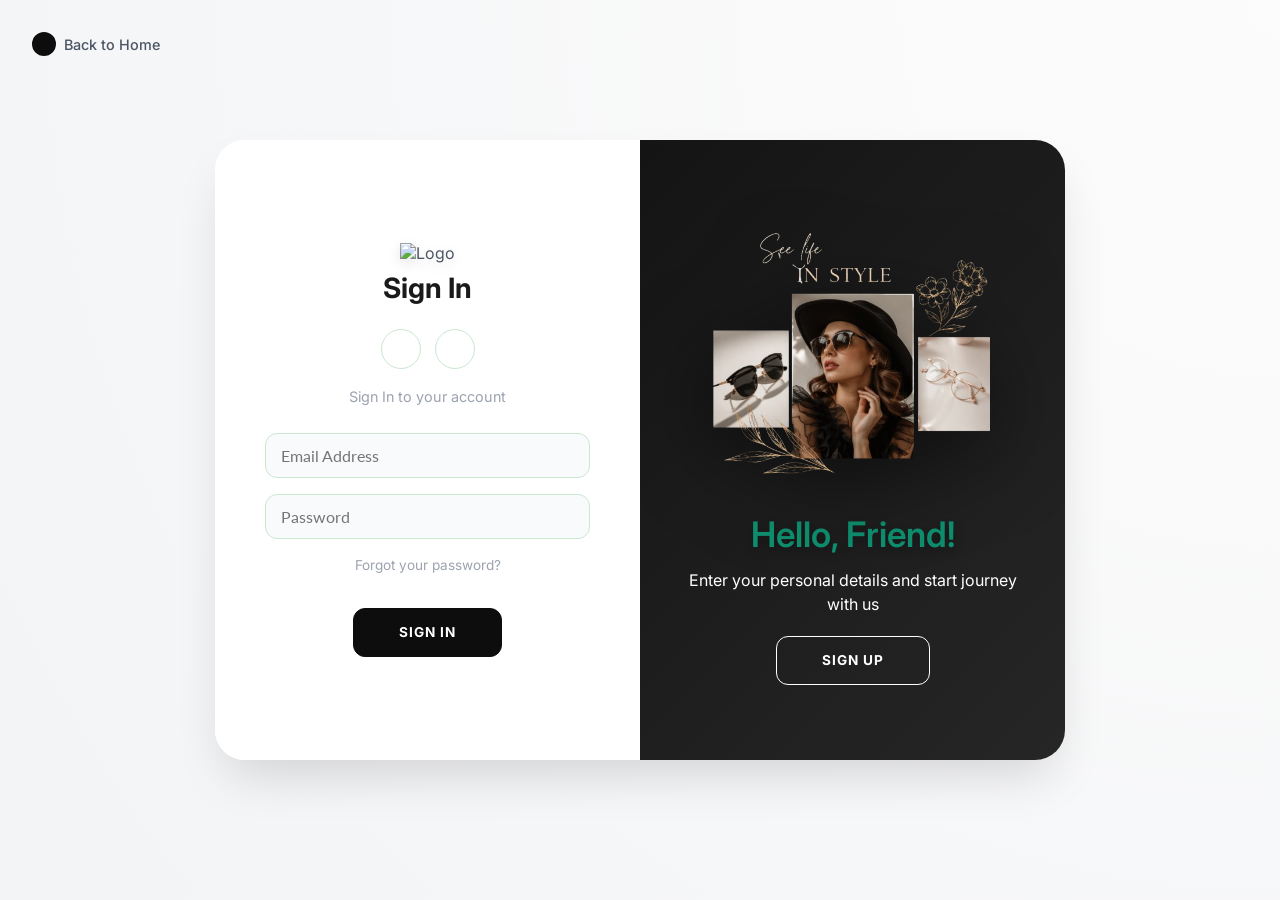
==== frontend/pages/auth/index.html @ 67084aec "Cấu trúc dự án" ====
<!DOCTYPE html>
<html lang="en">
  <head>
    <meta charset="UTF-8" />
    <meta name="viewport" content="width=device-width, initial-scale=1.0" />

    <!--=============== FLATICON ===============-->
    <link rel="stylesheet" href="https://cdn-uicons.flaticon.com/2.0.0/uicons-regular-straight/css/uicons-regular-straight.css" />
    <link rel="stylesheet" href="https://cdn-uicons.flaticon.com/2.1.0/uicons-brands/css/uicons-brands.css" />

    <!--=============== CSS ===============-->
    <link rel="stylesheet" href="../../assets/css/styles.css" />
    <link rel="stylesheet" href="../../assets/css/auth.css" />
    <link rel="stylesheet" href="../../assets/css/refactor-utils.css" />

    <title>Authentication | EVELENS</title>
  </head>
  <body class="auth-body">
    <!--=============== BACK BUTTON ===============-->
    <a href="/index.html" class="auth-back-home">
      <i class="fi fi-rs-arrow-left"></i> Back to Home
    </a>

    <!--=============== AUTH CONTAINER ===============-->
    <div class="auth-container" id="auth-container">
      
      <!-- Sign Up Form -->
      <div class="form-container sign-up-container">
        <form action="#" class="auth-form">
          <div class="auth-brand">
              <img src="/assets/images/logo.png" alt="Logo">
          </div>
          <h1>Sign Up</h1>
          <div class="social-container">
            <a href="#" class="social"><i class="fi fi-brands-facebook"></i></a>
            <a href="#" class="social"><i class="fi fi-brands-google"></i></a>
          </div>
          <p>Join our eyewear community</p>
          <input type="text" placeholder="Full Name" name="name" />
          <input type="email" placeholder="Email Address" name="email" />
          <input type="password" placeholder="Password" name="password" />
          <div id="signup-message" class="auth-message" aria-live="polite"></div>
          <button type="submit" class="btn">Sign Up</button>
          <div class="auth-toggle-mobile">
            Already have an account? <span id="toSignInMobile">Sign In</span>
          </div>
        </form>
      </div>

      <!-- Sign In Form -->
      <div class="form-container sign-in-container">
        <form action="#" class="auth-form">
          <div class="auth-brand">
              <img src="/assets/images/logo.png" alt="Logo">
          </div>
          <h1>Sign In</h1>
          <div class="social-container">
            <a href="#" class="social"><i class="fi fi-brands-facebook"></i></a>
            <a href="#" class="social"><i class="fi fi-brands-google"></i></a>
          </div>
          <p>Sign In to your account</p>
          <input type="email" placeholder="Email Address" id="email-signin" name="email" />
          <input type="password" placeholder="Password" name="password" />
          <a href="#" class="forgot-password" id="forgot-password-link">Forgot your password?</a>
          <div id="signin-message" class="auth-message" aria-live="polite"></div>
          <button type="submit" class="btn">Sign In</button>
          <div class="auth-toggle-mobile">
            Don't have an account? <span id="toSignUpMobile">Sign Up</span>
          </div>
        </form>
      </div>

      <!-- Overlay Container -->
      <div class="overlay-container">
        <div class="overlay">
          <div class="overlay-panel overlay-left">
            <img src="../../assets/images/banners/home-img.png" alt="Glasses Model" class="overlay-img auth-delay--alt" />
            <h1 class="auth-overlay__title">Welcome Back!</h1>
            <p class="auth-overlay__text">To keep connected with us please login with your personal info</p>
            <button class="btn ghost" id="signIn">Sign In</button>
          </div>
          <div class="overlay-panel overlay-right">
            <img src="../../assets/images/banners/home-img.png" alt="Glasses Model" class="overlay-img" />
            <h1>Hello, Friend!</h1>
            <p>Enter your personal details and start journey with us</p>
            <button class="btn ghost" id="signUp">Sign Up</button>
          </div>
        </div>
      </div>

    </div>

    <!-- Page Logic -->
    <script src="../../js/main.js"></script>
    <script type="module" src="../../js/pages/auth.js"></script>
    <!-- Layout Loader -->
    <script src="../../js/core/layout-loader.js"></script>
  </body>
</html>
---- frontend/assets/css/styles.css ----
/*=============== GOOGLE FONTS ===============*/
@import url("https://fonts.googleapis.com/css2?family=Lato:wght@400;700&family=Spartan:wght@400;500;600;700&display=swap");

@import url("./components/notifications.css");
@import url("./components/address-editor.css");

/*=============== VARIABLES CSS ===============*/
:root {
  --header-height: 4rem;

  /*========== Colors ==========*/
  --first-color: hsl(176, 88%, 27%);
  --first-color-alt: hsl(129, 44%, 94%);
  --second-color: hsl(34, 94%, 87%);
  --title-color: hsl(0, 0%, 13%);
  --text-color: hsl(154, 13%, 32%);
  --text-color-light: hsl(60, 1%, 56%);
  --body-color: hsl(0, 0%, 100%);
  --container-color: hsl(0, 0%, 93%);
  --border-color: hsl(129, 36%, 85%);
  --border-color-alt: hsl(113, 15%, 90%);

  /*========== Font and typography ==========*/
  --body-font: "Lato", sans-serif;
  --second-font: "League Spartan" sans-serif;
  --big-font-size: 3.5rem;
  --h1-font-size: 2.75rem;
  --h2-font-size: 2rem;
  --h3-font-size: 1.75rem;
  --h4-font-size: 1.375rem;
  --large-font-size: 1.125rem;
  --normal-font-size: 1rem;
  --small-font-size: 0.875rem;
  --smaller-font-size: 0.75rem;
  --tiny-font-size: 0.6875rem;

  /*========== Font weight ==========*/
  --weight-400: 400;
  --weight-500: 500;
  --weight-600: 600;
  --weight-700: 700;

  /*========== Transition ==========*/
  --transition: cubic-bezier(0, 0, 0.05, 1);

  /*========== Layout Context ==========*/
  --sidebar-width: 280px;
}

/*=============== LAYOUT CONTEXT RULES ===============*/
/* Hidden by default unless in correct context */
.staff-sidebar-placeholder { display: none; }

body.layout-staff {
  background-color: #f8f9fa; /* Sleek dashboard background */
}

/* Shift main content if staff sidebar is present */
body.layout-staff .main,
body.layout-staff .admin-main {
  margin-left: var(--sidebar-width);
  transition: margin-left 0.3s var(--transition);
}

body.layout-staff .staff-sidebar-placeholder {
  display: block;
}

/* Show admin elements in staff context */
body.layout-staff .admin-header {
  display: flex !important;
}

/* Hide customer elements in staff context */
body.layout-staff .header:not(.admin-header),
body.layout-staff .footer,
body.layout-staff .newsletter {
  display: none !important;
}

@media screen and (max-width: 1200px) {
  body.layout-staff .main,
  body.layout-staff .admin-main {
    margin-left: 0;
  }
}

/* Responsive typography */
@media screen and (max-width: 1200px) {
  :root {
    --big-font-size: 2.25rem;
    --h1-font-size: 2rem;
    --h2-font-size: 1.375rem;
    --h3-font-size: 1.25rem;
    --h4-font-size: 1.125rem;
    --large-font-size: 1rem;
    --normal-font-size: 0.9375rem;
    --small-font-size: 0.8125rem;
    --smaller-font-size: 0.6875rem;
    --tiny-font-size: 0.625rem;
  }
}

/*=============== BASE ===============*/
* {
  margin: 0;
  padding: 0;
  box-sizing: border-box;
}

html {
  scroll-behavior: smooth;
}

input,
textarea,
body {
  color: var(--text-color);
  font-family: var(--body-font);
  font-size: var(--normal-font-size);
  font-weight: var(--weight-400);
}

body {
  background-color: var(--body-color);
}

h1,
h2,
h3,
h4 {
  font-family: var(--second-font);
  color: var(--title-color);
  font-weight: var(--weight-600);
}

ul {
  list-style: none;
}

a {
  text-decoration: none;
}

p {
  line-height: 1.5rem;
}

img {
  max-width: 100%;
}

button,
textarea,
input {
  background-color: transparent;
  border: none;
  outline: none;
}

table {
  width: 100%;
  border-collapse: collapse;
}

/*=============== REUSABLE CSS CLASSES ===============*/
.container {
  max-width: 1320px;
  margin-inline: auto;
  padding-inline: 0.75rem;
}

.grid {
  display: grid;
  gap: 1.5rem;
}

.section {
  padding-block: 2rem;
}

.section--lg {
  padding-block: 4rem;
}

/* Dashboard View Specifics */
body.is-dashboard-view .section {
  padding-block: 0 2rem;
}

body.is-dashboard-view .main, 
body.is-dashboard-view .admin-main {
    background: #f8f9fa;
    min-height: 100vh;
}

.section__title {
  font-size: var(--h4-font-size);
  margin-bottom: 1.5rem;
}

.section__title span {
  color: var(--first-color);
}

.nav__logo-img {
  width: 110px;
}

.brand-text {
  font-family: var(--second-font);
  font-weight: var(--weight-700);
  color: var(--first-color);
}


.form__input {
  border: 1px solid var(--border-color-alt);
  padding-inline: 1rem;
  height: 45px;
  font-size: var(--small-font-size);
  border-radius: 0.25rem;
  -webkit-border-radius: 0.25rem;
  -moz-border-radius: 0.25rem;
  -ms-border-radius: 0.25rem;
  -o-border-radius: 0.25rem;
}

.new__price {
  color: var(--first-color);
  font-weight: var(--weight-600);
}

.old__price {
  color: var(--text-color-light);
  font-size: var(--small-font-size);
  text-decoration: line-through;
}

.form {
  row-gap: 1rem;
}

.form__group {
  grid-template-columns: repeat(2, 1fr);
  gap: 1rem;
}

.textarea {
  height: 200px;
  padding-block: 1rem;
  resize: none;
}

/*=============== HEADER & NAV ===============*/
header {
  position: sticky;
  top: 0;
  width: 100%;
  background-color: var(--body-color);
  z-index: 1000;
  box-shadow: 0 2px 20px rgba(0, 0, 0, 0.05);
}

.header__top {
  background-color: var(--first-color-alt);
  border-bottom: 1px solid var(--border-color);
  padding-block: 0.5rem;
}

.header__container {
  display: flex;
  justify-content: space-between;
  align-items: center;
}

.header__contact,
.header__alert-news,
.header__top-action {
  font-size: var(--smaller-font-size);
  color: #666;
}

.header__contact {
  display: flex;
  align-items: center;
  gap: 0.5rem;
  color: var(--first-color);
}

.header__top-action {
  font-weight: var(--weight-600);
  transition: 0.3s;
}

.header__top-action:hover {
  color: var(--first-color);
}

.nav {
  height: 5rem;
  display: flex;
  align-items: center;
  justify-content: space-between;
  column-gap: 2rem;
}

.nav__menu {
  flex-grow: 1;
}

.nav__list {
  display: flex;
  align-items: center;
  column-gap: 2.5rem;
}

.nav__link {
  color: var(--title-color);
  font-weight: var(--weight-500);
  font-size: var(--small-font-size);
  position: relative;
  transition: color 0.3s;
  padding-block: 0.5rem;
}

.nav__link::after {
  content: '';
  position: absolute;
  bottom: 0;
  left: 0;
  width: 0;
  height: 2px;
  background-color: var(--first-color);
  transition: width 0.3s;
}

.nav__link:hover {
  color: var(--first-color);
}

.active-link {
  color: var(--first-color) !important;
  font-weight: var(--weight-700);
}

.active-link::after {
  width: 100%;
}

.header__search-wrap {
  display: flex;
  align-items: center;
  column-gap: 2rem;
}

.header__search {
  width: 280px;
  position: relative;
}

.header__search .form__input {
  width: 100%;
  padding-inline: 1rem 3rem;
  border-radius: 50px;
  background-color: #f1f3f5;
  border: 1px solid transparent;
  height: 40px;
  transition: 0.3s;
}

.header__search .form__input:focus {
  background-color: #fff;
  border-color: var(--first-color);
}

.search__btn {
  position: absolute;
  top: 50%;
  right: 1rem;
  transform: translateY(-50%);
  cursor: pointer;
  background: none;
  border: none;
  color: var(--first-color);
  font-size: 1.1rem;
  display: flex;
  align-items: center;
}

.header__user-actions {
  display: flex;
  align-items: center;
  column-gap: 1.5rem;
}

.header__action-btn {
  position: relative;
  display: flex;
  align-items: center;
}

.header__action-btn img {
  width: 22px;
  transition: transform 0.3s;
}

.header__action-btn:hover img {
  transform: translateY(-2px);
}

.header__action-btn span.count {
  position: absolute;
  top: -8px;
  right: -8px;
  background-color: var(--first-color);
  color: #fff;
  height: 18px;
  width: 18px;
  display: flex;
  align-items: center;
  justify-content: center;
  font-size: 10px;
  font-weight: var(--weight-600);
  border-radius: 50%;
  border: 2px solid #fff;
}

.header__action-btn.active-icon img {
  filter: invert(34%) sepia(87%) saturate(417%) hue-rotate(129deg) brightness(91%) contrast(92%) drop-shadow(0 0 5px rgba(26, 110, 89, 0.4));
  transform: scale(1.15);
}

.header__action-btn.active-icon::after {
  content: '';
  position: absolute;
  bottom: -12px;
  left: 50%;
  transform: translateX(-50%);
  width: 5px;
  height: 5px;
  background-color: var(--first-color);
  border-radius: 50%;
  box-shadow: 0 0 8px var(--first-color);
}

.mobile-only-link {
  display: none;
}

/* User Account Dropdown */
.user-info {
  position: relative;
  cursor: pointer;
}

.user-trigger {
  display: flex;
  align-items: center;
  column-gap: 0.5rem;
  font-weight: var(--weight-600);
  color: var(--text-color);
  font-size: var(--smaller-font-size);
}

.user-dropdown {
  position: absolute;
  top: 150%;
  right: 0;
  width: 200px;
  background-color: var(--body-color);
  box-shadow: 0 5px 25px rgba(0, 0, 0, 0.1);
  padding: 1rem;
  border-radius: 0.75rem;
  display: flex;
  flex-direction: column;
  row-gap: 0.5rem;
  opacity: 0;
  visibility: hidden;
  transform: translateY(10px);
  transition: 0.3s;
  z-index: 2000;
}

.user-info:hover .user-dropdown {
  opacity: 1;
  visibility: visible;
  transform: translateY(0);
}

.dropdown__item {
  display: flex;
  align-items: center;
  column-gap: 0.75rem;
  color: var(--text-color);
  font-size: var(--small-font-size);
  padding: 0.625rem 0.75rem;
  border-radius: 0.5rem;
  transition: 0.3s;
}

.dropdown__item i {
  font-size: 1.1rem;
  color: var(--first-color);
}

.dropdown__item:hover {
  background-color: var(--first-color-alt);
  color: var(--first-color);
}

.dropdown__divider {
  height: 1px;
  background-color: var(--border-color-alt);
  margin-block: 0.25rem;
}

/* Mobile styles toggle */
.nav__menu-top,
.nav__toggle {
  display: none;
}

/*=============== RESPONSIVE HEADER ===============*/
@media screen and (max-width: 1200px) {
  .header__search {
    width: 220px;
  }
}

@media screen and (max-width: 992px) {
  .header__contact,
  .header__alert-news {
    display: none;
  }
  
  .header__search {
    display: none; /* Hide main search on mobile/tablet */
  }

  .nav__menu {
    position: fixed;
    top: 0;
    right: -100%;
    background-color: var(--body-color);
    width: 100%; /* Wider menu for mobile */
    max-width: 320px;
    height: 100%;
    padding: 2rem 2.5rem; /* Reduced top padding as we use relative top now */
    box-shadow: -2px 0 15px rgba(0, 0, 0, 0.1);
    transition: 0.4s;
    z-index: 1000;
  }

  .show-menu {
    right: 0;
  }

  .nav__menu-logo img {
    width: 80px; /* Smaller logo in mobile menu */
  }

  .nav__list {
    flex-direction: column;
    row-gap: 1.5rem;
    align-items: flex-start;
  }

  .nav__link {
    font-size: var(--large-font-size);
  }

  .nav__link::after {
    bottom: -2px; /* Adjust underline for vertical layout */
  }

  .nav__menu-top {
    display: flex;
    justify-content: space-between;
    align-items: center;
    width: 100%;
    margin-bottom: 2.5rem; /* Space between logo and list */
  }

  .nav__close,
  .nav__toggle {
    display: flex;
    font-size: 1.5rem;
    cursor: pointer;
  }

  .nav__toggle {
    background: #f1f3f5;
    padding: 8px;
    border-radius: 8px;
  }

  .mobile-only-link {
    display: block;
  }

  .header__search-wrap {
    column-gap: 1rem;
  }
}

@media screen and (max-width: 480px) {
  .header__top {
    display: none;
  }
  
  .nav {
    height: 4.5rem;
  }

  .nav__logo-img {
    width: 90px;
  }
}

/*=============== HOME ===============*/
.home__container {
  grid-template-columns: 5fr 7fr;
  align-items: center;
}

.home__subtitle,
.home__description {
  font-size: var(--large-font-size);
}

.home__subtitle {
  font-family: var(--second-font);
  font-weight: var(--weight-600);
  margin-bottom: 1rem;
  display: block;
}

.home__title {
  font-size: var(--h1-font-size);
  font-weight: var(--weight-700);
  line-height: 1.4;
}

.home__title span {
  color: var(--first-color);
  font-size: var(--big-font-size);
}

.home__description {
  margin-block: 0.5rem 2rem;
}

.home__img {
  justify-self: flex-end;
}

/*=============== BUTTONS ===============*/
.btn {
  display: inline-block;
  background-color: var(--first-color);
  border: 2px solid var(--first-color);
  color: var(--body-color);
  padding-inline: 1.75rem;
  /* padding: 0.75rem 1.75rem; */
  height: 49px;
  line-height: 43px;
  font-family: var(--second-font);
  font-size: var(--small-font-size);
  font-weight: var(--weight-700);
  border-radius: 0.25rem;
  -webkit-border-radius: 0.25rem;
  -moz-border-radius: 0.25rem;
  -ms-border-radius: 0.25rem;
  -o-border-radius: 0.25rem;
  transition: all 0.4s var(--transition);
  -webkit-transition: all 0.4s var(--transition);
  -moz-transition: all 0.4s var(--transition);
  -ms-transition: all 0.4s var(--transition);
  -o-transition: all 0.4s var(--transition);
}

.btn:hover {
  background-color: transparent;
  color: var(--first-color);
}

.btn--md,
.btn--sm {
  font-family: var(--body-font);
}

.btn--md {
  height: 45px;
  line-height: 40px;
}

.btn--sm {
  height: 40px;
  line-height: 35px;
}

/*=============== CATEGORIES ===============*/
.categories {
  overflow: hidden;
}

.category__item {
  text-align: center;
  border: 1px solid var(--border-color);
  padding: 0.625rem 0.625rem 1.25rem;
  border-radius: 1.25rem;
  -webkit-border-radius: 1.25rem;
  -moz-border-radius: 1.25rem;
  -ms-border-radius: 1.25rem;
  -o-border-radius: 1.25rem;
}

.category__img {
  margin-bottom: 1.25rem;
  border-radius: 0.75rem;
  -webkit-border-radius: 0.75rem;
  -moz-border-radius: 0.75rem;
  -ms-border-radius: 0.75rem;
  -o-border-radius: 0.75rem;
}

.category__title {
  color: var(--text-color);
  font-size: var(--small-font-size);
}

.flex {
  display: flex;
  align-items: center;
  column-gap: 0.5rem;
}

/* Swiper class */

.swiper {
  overflow: initial;
}

.swiper-button-next::after,
.swiper-button-prev::after {
  content: "";
}

.swiper-button-next,
.swiper-button-prev {
  top: -1.875rem;
  background-color: var(--first-color-alt);
  border: 1px solid var(--border-color);
  width: 30px;
  height: 30px;
  color: var(--first-color);
  font-size: var(--tiny-font-size);
  border-radius: 50%;
  -webkit-border-radius: 50%;
  -moz-border-radius: 50%;
  -ms-border-radius: 50%;
  -o-border-radius: 50%;
}

.swiper-button-prev {
  left: initial;
  right: 2.5rem;
}

.swiper-button-next {
  right: 0;
}

/*=============== PRODUCTS ===============*/
.tab__btns {
  display: flex;
  flex-wrap: wrap;
  gap: 0.75rem;
  margin-bottom: 2rem;
}

.tab__btn {
  background-color: var(--container-color);
  color: var(--title-color);
  padding: 1rem 1.25rem 0.875rem;
  font-family: var(--second-font);
  font-size: var(--small-font-size);
  font-weight: var(--weight-600);
  cursor: pointer;
  border-radius: 0.25rem;
  -webkit-border-radius: 0.25rem;
  -moz-border-radius: 0.25rem;
  -ms-border-radius: 0.25rem;
  -o-border-radius: 0.25rem;
}

.products__container {
  grid-template-columns: repeat(4, 1fr);
}

.product__item {
  position: relative;
  border: 1px solid var(--border-color);
  border-radius: 1.5rem;
  transition: all 0.2s var(--transition);
  -webkit-border-radius: 1.5rem;
  -moz-border-radius: 1.5rem;
  -ms-border-radius: 1.5rem;
  -o-border-radius: 1.5rem;
  -webkit-transition: all 0.2s var(--transition);
  -moz-transition: all 0.2s var(--transition);
  -ms-transition: all 0.2s var(--transition);
  -o-transition: all 0.2s var(--transition);
}

.product__item__overlay-link {
  position: absolute;
  top: 0;
  left: 0;
  width: 100%;
  height: 100%;
  z-index: 1;
}

.product__actions,
.cart__btn {
  position: relative;
  z-index: 2;
}

.product__banner {
  padding: 0.625rem 0.75rem 0.75rem;
}

.product__banner,
.product__images {
  position: relative;
}

.product__images {
  display: block;
  overflow: hidden;
  border-radius: 1.25rem;
  -webkit-border-radius: 1.25rem;
  -moz-border-radius: 1.25rem;
  -ms-border-radius: 1.25rem;
  -o-border-radius: 1.25rem;
}

.product__img {
  vertical-align: middle;
  transition: all 1.5s var(--transition);
  -webkit-transition: all 1.5s var(--transition);
  -moz-transition: all 1.5s var(--transition);
  -ms-transition: all 1.5s var(--transition);
  -o-transition: all 1.5s var(--transition);
}

.product__item:hover .product__img {
  transform: scale(1.1);
  -webkit-transform: scale(1.1);
  -moz-transform: scale(1.1);
  -ms-transform: scale(1.1);
  -o-transform: scale(1.1);
}

.product__img.hover {
  position: absolute;
  top: 0;
  left: 0;
}

.product__actions {
  position: absolute;
  top: 50%;
  left: 50%;
  display: flex;
  column-gap: 0.5rem;
  transform: translate(-50%, -50%);
  transition: all 0.2s var(--transition);
  -webkit-transform: translate(-50%, -50%);
  -moz-transform: translate(-50%, -50%);
  -ms-transform: translate(-50%, -50%);
  -o-transform: translate(-50%, -50%);
  -webkit-transition: all 0.2s var(--transition);
  -moz-transition: all 0.2s var(--transition);
  -ms-transition: all 0.2s var(--transition);
  -o-transition: all 0.2s var(--transition);
}

.action__btn {
  position: relative;
  width: 40px;
  height: 40px;
  line-height: 42px;
  text-align: center;
  background-color: var(--first-color-alt);
  border: 1px solid var(--border-color);
  color: var(--text-color);
  font-size: var(--small-font-size);
  border-radius: 50%;
  -webkit-border-radius: 50%;
  -moz-border-radius: 50%;
  -ms-border-radius: 50%;
  -o-border-radius: 50%;
}

.action__btn::before,
.action__btn::after {
  position: absolute;
  left: 50%;
  transform: translateX(-50%);
  -webkit-transform: translateX(-50%);
  -moz-transform: translateX(-50%);
  -ms-transform: translateX(-50%);
  -o-transform: translateX(-50%);
}

.action__btn::before {
  content: "";
  top: -2px;
  border: 0.5rem solid transparent;
  border-top-color: var(--first-color);
}

.action__btn::after {
  content: attr(aria-label);
  bottom: 100%;
  background-color: var(--first-color);
  color: var(--body-color);
  font-size: var(--tiny-font-size);
  white-space: nowrap;
  padding-inline: 0.625rem;
  line-height: 2.58;
  border-radius: 0.25rem;
  -webkit-border-radius: 0.25rem;
  -moz-border-radius: 0.25rem;
  -ms-border-radius: 0.25rem;
  -o-border-radius: 0.25rem;
}

.product__badge {
  position: absolute;
  left: 1.25rem;
  top: 1.25rem;
  background-color: var(--first-color);
  color: var(--body-color);
  padding: 0.25rem 0.625rem;
  font-size: var(--tiny-font-size);
  border-radius: 2.5rem;
  -webkit-border-radius: 2.5rem;
  -moz-border-radius: 2.5rem;
  -ms-border-radius: 2.5rem;
  -o-border-radius: 2.5rem;
}

.product__badge.light-pink {
  background-color: hsl(341, 100%, 73%);
}

.product__badge.light-green {
  background-color: hsl(155, 20%, 67%);
}

.product__badge.light-orange {
  background-color: hsl(24, 100%, 73%);
}

.product__badge.light-blue {
  background-color: hsl(202, 53%, 76%);
}

.product__content {
  padding: 0 1.25rem 1.125rem;
  position: relative;
}

.product__category {
  color: var(--text-color-light);
  font-size: var(--smaller-font-size);
}

.product__title {
  font-size: var(--normal-font-size);
  margin-block: 0.75rem 0.5rem;
}

.product__rating {
  color: hsl(42, 100%, 50%);
  font-size: var(--smaller-font-size);
  margin-bottom: 0.75rem;
}

.product__price .new__price {
  font-size: var(--large-font-size);
}

.cart__btn {
  position: absolute;
  bottom: 1.6rem;
  right: 1.25rem;
}

/* Active Tab */
.tab__btn.active-tab {
  color: var(--first-color);
  background-color: var(--second-color);
}

.tab__item:not(.active-tab) {
  display: none;
}

/* Product Hover */
.product__img.hover,
.product__actions,
.action__btn::before,
.action__btn::after,
.product__item:hover .product__img.default {
  opacity: 0;
}

.product__item:hover {
  box-shadow: 0 0 10px hsl(0, 0%, 0%, 0.1);
}

.product__item:hover .product__img.hover,
.product__item:hover .product__actions,
.action__btn:hover::before,
.action__btn:hover::after {
  opacity: 1;
}

.action__btn:hover::before,
.action__btn:hover::after {
  transform: translateX(-50%) translateY(-0.5rem);
  transition: all 0.3s cubic-bezier(0.71, 1.7, 0.77, 1.24);
  -webkit-transition: all 0.3s cubic-bezier(0.71, 1.7, 0.77, 1.24);
  -moz-transition: all 0.3s cubic-bezier(0.71, 1.7, 0.77, 1.24);
  -ms-transition: all 0.3s cubic-bezier(0.71, 1.7, 0.77, 1.24);
  -o-transition: all 0.3s cubic-bezier(0.71, 1.7, 0.77, 1.24);
  -webkit-transform: translateX(-50%) translateY(-0.5rem);
  -moz-transform: translateX(-50%) translateY(-0.5rem);
  -ms-transform: translateX(-50%) translateY(-0.5rem);
  -o-transform: translateX(-50%) translateY(-0.5rem);
}

.action__btn:hover {
  background-color: var(--first-color);
  border-color: var(--first-color);
  color: var(--body-color);
}

/*=============== DEALS ===============*/
.deals__container {
  grid-template-columns: repeat(2, 1fr);
}

.deals__item:nth-child(1) {
  background-image: linear-gradient(to right, rgba(255, 255, 255, 0.8) 0%, rgba(255, 255, 255, 0) 60%), url(../images/banners/deals-1.jpg);
}

.deals__item:nth-child(2) {
  background-image: linear-gradient(to right, rgba(255, 255, 255, 0.8) 0%, rgba(255, 255, 255, 0) 60%), url(../images/banners/deals-2.png);
}

.deals__item {
  padding: 3rem;
  background-size: cover;
  /* background-position: center; */
  display: flex;
  flex-direction: column;
  row-gap: 1.5rem;
}

.deals__brand {
  color: var(--first-color);
  font-size: var(--h3-font-size);
  margin-bottom: 0.25rem;
  text-shadow: 0 1px 2px rgba(255, 255, 255, 0.5);
}

.deals__category {
  font-family: var(--second-font);
  font-size: var(--small-font-size);
  color: var(--title-color);
  text-shadow: 0 1px 1px rgba(255, 255, 255, 0.8);
}

.deals__title {
  max-width: 240px;
  font-size: var(--large-font-size);
  font-weight: var(--weight-600);
  line-height: 1.3;
  color: var(--title-color);
  text-shadow: 0 1px 1px rgba(255, 255, 255, 0.8);
}

.deals__price .new__price,
.deals__price .old__price {
  font-size: var(--large-font-size);
}

.deals__price .new__price {
  color: hsl(352, 100%, 60%);
}

.deals__group {
  display: flex;
  flex-direction: column;
  row-gap: 0.5rem;
}

.deals__countdown-text {
  margin-bottom: 0.25rem;
  color: var(--title-color);
  font-weight: var(--weight-600);
  text-shadow: 0 1px 1px rgba(255, 255, 255, 0.8);
}

.countdown {
  display: flex;
  column-gap: 1.5rem;
}

.countdown__amount {
  position: relative;
}

.countdown__amount::after {
  content: ":";
  color: var(--title-color);
  font-size: var(--large-font-size);
  position: absolute;
  right: -25%;
  top: 20%;
}

.countdown__amount:nth-child(4):after {
  content: "";
}

.countdown__period {
  background-color: var(--first-color);
  color: var(--body-color);
  width: 60px;
  height: 50px;
  line-height: 50px;
  text-align: center;
  font-size: var(--large-font-size);
  font-weight: var(--weight-600);
  margin-bottom: 0.5rem;
  border-radius: 0.25rem;
  -webkit-border-radius: 0.25rem;
  -moz-border-radius: 0.25rem;
  -ms-border-radius: 0.25rem;
  -o-border-radius: 0.25rem;
}

.unit {
  font-size: var(--small-font-size);
  text-align: center;
  display: block;
  color: var(--title-color);
  text-shadow: 0 1px 1px rgba(255, 255, 255, 0.8);
}

.deals__btn .btn {
  background-color: transparent;
  color: var(--first-color);
}

/*=============== NEW ARRIVALS ===============*/
.new__arrivals {
  overflow: hidden;
}

/*=============== SHOWCASE ===============*/
.showcase__container {
  grid-template-columns: repeat(3, 1fr);
}

.showcase__wrapper .section__title {
  font-size: var(--normal-font-size);
  border-bottom: 1px solid var(--border-color-alt);
  padding-bottom: 0.75rem;
  margin-bottom: 2rem;
  position: relative;
}

.showcase__wrapper .section__title::before {
  content: "";
  position: absolute;
  width: 50px;
  height: 2px;
  left: 0;
  bottom: -1.5px;
  background-color: var(--first-color);
}

.showcase__item {
  position: relative;
  display: flex;
  align-items: center;
  column-gap: 1.5rem;
}

.showcase__item__overlay-link {
  position: absolute;
  top: 0;
  left: 0;
  width: 100%;
  height: 100%;
  z-index: 1;
}

.showcase__img-box,
.showcase__content {
  position: relative;
  z-index: 2;
}

.showcase__item:not(:last-child) {
  margin-bottom: 1.5rem;
}

.showcase__img {
  width: 86px;
}

.showcase__content {
  width: calc(100% - 110px);
}

.showcase__title {
  font-size: var(--small-font-size);
  font-weight: var(--weight-500);
  white-space: nowrap;
  overflow: hidden;
  text-overflow: ellipsis;
  margin-bottom: 0.5rem;
}

/*=============== NEWSLETTER ===============*/
.newsletter {
  background-color: hsl(166, 23%, 74%);
}

.home__newsletter {
  margin-top: 2rem;
}

.newsletter__container {
  grid-template-columns: repeat(2, 3.5fr) 5fr;
  align-items: center;
  column-gap: 3rem;
}

.newsletter__title {
  column-gap: 1rem;
  font-size: var(--large-font-size);
}

.newsletter__icon {
  width: 40px;
}

.newsletter__description {
  color: var(--title-color);
  font-family: var(--second-font);
  font-size: var(--small-font-size);
  font-weight: var(--weight-600);
  text-align: center;
}

.newsletter__form {
  display: flex;
}

.newsletter__input,
.newsletter__btn {
  font-size: var(--small-font-size);
}

.newsletter__input {
  background-color: var(--body-color);
  padding-inline: 1.23rem;
  width: 100%;
  height: 48px;
  border-radius: 0.25rem 0 0 0.25rem;
  -webkit-border-radius: 0.25rem 0 0 0.25rem;
  -moz-border-radius: 0.25rem 0 0 0.25rem;
  -ms-border-radius: 0.25rem 0 0 0.25rem;
  -o-border-radius: 0.25rem 0 0 0.25rem;
}

.newsletter__btn {
  background-color: var(--title-color);
  color: var(--body-color);
  padding-inline: 2rem;
  font-family: var(--second-font);
  font-weight: 500;
  letter-spacing: 0.5px;
  cursor: pointer;
  transition: all 0.3s var(--transition);
  border-radius: 0 0.25rem 0.25rem 0;
  -webkit-border-radius: 0 0.25rem 0.25rem 0;
  -moz-border-radius: 0 0.25rem 0.25rem 0;
  -ms-border-radius: 0 0.25rem 0.25rem 0;
  -o-border-radius: 0 0.25rem 0.25rem 0;
  -webkit-transition: all 0.3s var(--transition);
  -moz-transition: all 0.3s var(--transition);
  -ms-transition: all 0.3s var(--transition);
  -o-transition: all 0.3s var(--transition);
}

.newsletter__btn:hover {
  background-color: var(--first-color);
}

/*=============== FOOTER ===============*/
.footer__container {
  grid-template-columns: 4.5fr repeat(2, 2fr) 3.5fr;
  padding-block: 2.5rem;
}

.footer__logo-img {
  width: 120px;
}

.footer__subtitle {
  color: var(--text-color-light);
  font-size: var(--small-font-size);
  margin-block: 1.25rem 0.625rem;
}

.footer__description {
  margin-bottom: 0.25rem;
}

.footer__description span {
  font-weight: var(--weight-600);
}

.footer__social .footer__subtitle {
  margin-top: 1.875rem;
}

.footer__social-links {
  column-gap: 0.25rem;
}

.footer__social-icon {
  width: 20px;
  opacity: 0.7;
}

.footer__title {
  font-size: var(--large-font-size);
  margin-block: 1rem 1.25rem;
}

.footer__link {
  color: var(--title-color);
  font-size: var(--small-font-size);
  margin-bottom: 1rem;
  display: block;
  transition: all 0.3s var(--transition);
  -webkit-transition: all 0.3s var(--transition);
  -moz-transition: all 0.3s var(--transition);
  -ms-transition: all 0.3s var(--transition);
  -o-transition: all 0.3s var(--transition);
}

.footer__link:hover {
  color: var(--first-color);
  margin-left: 0.25rem;
}

.footer__bottom {
  display: flex;
  justify-content: space-between;
  padding-block: 1.25rem;
  border-top: 1px solid var(--border-color-alt);
}

.copyright,
.designer {
  color: var(--text-color-light);
  font-size: var(--small-font-size);
}

/*=============== BREADCRUMBS ===============*/
.breadcrumb {
  background-color: var(--container-color);
  padding-block: 1.5rem;
}

.breadcrumb__list {
  column-gap: 0.75rem;
}

.breadcrumb__link {
  color: var(--text-color);
  font-size: var(--small-font-size);
}

/*=============== SHOP ===============*/
.total__products {
  margin-bottom: 2.5rem;
}

.total__products span {
  color: var(--first-color);
  font-weight: var(--weight-600);
}

.pagination {
  display: flex;
  justify-content: center;
  column-gap: 0.625rem;
  margin-top: 2.75rem;
}

.pagination__link {
  display: inline-block;
  width: 34px;
  height: 34px;
  line-height: 34px;
  text-align: center;
  color: var(--text-color);
  font-size: var(--small-font-size);
  font-weight: var(--weight-700);
  border-radius: 0.25rem;
  transition: all 0.15s var(--transition);
  -webkit-border-radius: 0.25rem;
  -moz-border-radius: 0.25rem;
  -ms-border-radius: 0.25rem;
  -o-border-radius: 0.25rem;
  -webkit-transition: all 0.15s var(--transition);
  -moz-transition: all 0.15s var(--transition);
  -ms-transition: all 0.15s var(--transition);
  -o-transition: all 0.15s var(--transition);
}

.pagination__link.active,
.pagination__link:hover {
  background-color: var(--first-color);
  color: var(--body-color);
}

.pagination__link.icon {
  border-top-right-radius: 50%;
  border-bottom-right-radius: 50%;
}

/*=============== DETAILS ===============*/
.details__container {
  grid-template-columns: 5.5fr 6.5fr;
}

.details__img {
  width: 100%;
  height: 500px;
  object-fit: contain;
  margin-bottom: 0.5rem;
  background-color: #fff;
  border-radius: 1rem;
}

.details__small-images {
  grid-template-columns: repeat(4, 1fr);
  column-gap: 0.625rem;
}

.details__small-img {
  cursor: pointer;
}

.details__title {
  font-size: var(--h2-font-size);
}

.details__brand {
  font-size: var(--small-font-size);
  margin-block: 1rem;
}

.details__brand span {
  color: var(--first-color);
}

.details__price {
  border-top: 1px solid var(--border-color-alt);
  border-bottom: 1px solid var(--border-color-alt);
  padding-block: 1rem;
  column-gap: 1rem;
}

.details__price .new__price {
  font-size: var(--h2-font-size);
}
.details__price .old__price {
  font-size: var(--normal-font-size);
  font-weight: var(--weight-500);
}

.short__description {
  margin-block: 1rem 2rem;
}

.list__item,
.meta__list {
  font-size: var(--small-font-size);
  margin-bottom: 0.75rem;
}

.details__color,
.details__size {
  column-gap: 0.75rem;
}

.details__color {
  margin-block: 2rem 1.5rem;
}

.details__size {
  margin-bottom: 2.5rem;
}

.details__color-title,
.details__size-title {
  font-size: var(--small-font-size);
  font-weight: var(--weight-600);
}

.color__list,
.size__list {
  display: flex;
  column-gap: 0.25rem;
}

.color__link {
  display: inline-block;
  width: 26px;
  height: 26px;
  border-radius: 50%;
  -webkit-border-radius: 50%;
  -moz-border-radius: 50%;
  -ms-border-radius: 50%;
  -o-border-radius: 50%;
}

.size__link {
  border: 1px solid var(--border-color-alt);
  padding: 0.375rem 0.75rem 0.5rem;
  color: var(--text-color);
  font-size: var(--small-font-size);
}

.size-active {
  background-color: var(--first-color);
  color: var(--body-color);
}

.details__action {
  display: flex;
  column-gap: 0.375rem;
  margin-bottom: 3.25rem;
}

.quantity,
.details__action-btn {
  border: 1px solid var(--border-color-alt);
  font-size: var(--small-font-size);
}

.quantity {
  max-width: 80px;
  padding-block: 0.5rem;
  padding-inline: 1rem 0.5rem;
  border-radius: 0.25rem;
  -webkit-border-radius: 0.25rem;
  -moz-border-radius: 0.25rem;
  -ms-border-radius: 0.25rem;
  -o-border-radius: 0.25rem;
}

.details__action-btn {
  color: var(--text-color);
  line-height: 40px;
  padding-inline: 0.75rem;
}

.details__meta {
  border-top: 1px solid var(--border-color-alt);
  padding-top: 1rem;
}

/*=============== DETAILS INFO & REVIEWS ===============*/
.detail__tabs {
  display: flex;
  column-gap: 1.75rem;
  margin-bottom: 3rem;
}

.detail__tab {
  font-family: var(--second-font);
  font-size: var(--large-font-size);
  font-weight: var(--weight-600);
  cursor: pointer;
}

.detail__tab.active-tab {
  color: var(--first-color);
}

.details__tab-content:not(.active-tab) {
  display: none;
}

.info__table tr th,
.info__table tr td {
  border: 1px solid var(--border-color-alt);
  padding: 0.625rem 1.25rem;
}

.info__table tr th {
  font-weight: var(--weight-500);
  text-align: left;
}
.info__table tr td {
  color: var(--text-color-light);
}

.reviews__container {
  padding-bottom: 3rem;
  row-gap: 1.25rem;
}

.review__single {
  border-bottom: 1px solid var(--border-color-alt);
  padding-bottom: 1.25rem;
  display: flex;
  align-items: center;
  column-gap: 1.5rem;
}

.review__single:last-child {
  padding-bottom: 3rem;
}

.review__img {
  width: 70px;
  margin-bottom: 0.5rem;
  border-radius: 50%;
  -webkit-border-radius: 50%;
  -moz-border-radius: 50%;
  -ms-border-radius: 50%;
  -o-border-radius: 50%;
}

.review__title {
  font-size: var(--tiny-font-size);
}

.review__data {
  width: calc(100% - 94px);
}

.review__rating {
  color: hsl(24, 100%, 50%);
  margin-bottom: 0.25rem;
}

.review__description {
  margin-bottom: 0.5rem;
}

.review__rating,
.review__date {
  font-size: var(--small-font-size);
}

.review__form-title {
  font-size: var(--large-font-size);
  margin-bottom: 1rem;
}

.rate__product {
  margin-bottom: 2rem;
}

/*=============== CART ===============*/
.table__container {
  overflow-x: auto;
}

.table {
  table-layout: fixed;
  margin-bottom: 2rem;
}

.table tbody tr {
  border-top: 1px solid var(--border-color-alt);
}

.table tr:last-child {
  border-bottom: 1px solid var(--border-color-alt);
}

/* Cart Table Columns */
.cart .table thead tr th:nth-child(1),
.cart .table tbody tr td:nth-child(1) { width: 60px; } /* Checkbox */

.cart .table thead tr th:nth-child(2),
.cart .table tbody tr td:nth-child(2) { width: 120px; } /* Image */

.cart .table thead tr th:nth-child(3),
.cart .table tbody tr td:nth-child(3) { width: auto; } /* Name - Flexible */

.cart .table thead tr th:nth-child(4),
.cart .table tbody tr td:nth-child(4) { width: 160px; } /* Price */

.cart .table thead tr th:nth-child(5),
.cart .table tbody tr td:nth-child(5) { width: 160px; } /* Quantity */

.cart .table thead tr th:nth-child(6),
.cart .table tbody tr td:nth-child(6) { width: 160px; } /* Subtotal */

.cart .table thead tr th:nth-child(7),
.cart .table tbody tr td:nth-child(7) { width: 100px; } /* Remove */

/* Wishlist Table Columns */
.wishlist .table thead tr th:nth-child(1),
.wishlist .table tbody tr td:nth-child(1) { width: 120px; } /* Image */

.wishlist .table thead tr th:nth-child(2),
.wishlist .table tbody tr td:nth-child(2) { width: auto; } /* Name - Flexible */

.wishlist .table thead tr th:nth-child(3),
.wishlist .table tbody tr td:nth-child(3) { width: 160px; } /* Price */

.wishlist .table thead tr th:nth-child(4),
.wishlist .table tbody tr td:nth-child(4) { width: 180px; } /* Stock */

.wishlist .table thead tr th:nth-child(5),
.wishlist .table tbody tr td:nth-child(5) { width: 180px; } /* Action */

.wishlist .table thead tr th:nth-child(6),
.wishlist .table tbody tr td:nth-child(6) { width: 100px; } /* Remove */

.table__img {
  width: 80px;
}

.table thead tr th,
.table tbody tr td {
  padding: 0.7rem 0.5rem;
  text-align: center;
}

.table__title,
.table__description,
.table__price,
.table__subtotal,
.table__trash,
.table__stock {
  font-size: var(--small-font-size);
}

.table__title,
.table__stock {
  color: var(--first-color);
}

.table__description {
  max-width: 250px;
  margin-inline: auto;
}

.table__trash {
  color: var(--text-color-light);
  cursor: pointer;
}

.table__trash:hover {
  color: red;
}

.cart__actions {
  display: flex;
  justify-content: flex-end;
  flex-wrap: wrap;
  gap: 0.75rem;
  margin-top: 1.5rem;
}

.divider {
  position: relative;
  text-align: center;
  margin-block: 3rem;
}

.divider::before {
  content: "";
  position: absolute;
  top: 50%;
  left: 0;
  width: 100%;
  border-top: 2px solid var(--border-color-alt);
  z-index: -1;
}

.divider i {
  color: var(--text-color-light);
  background-color: var(--body-color);
  font-size: 1.5rem;
  padding-inline: 1.25rem;
}

.cart__group {
  grid-template-columns: repeat(2, 1fr);
  align-items: flex-start;
}

.cart__shipping .section__title,
.cart__coupon .section__title,
.cart__total .section__title {
  font-size: var(--large-font-size);
  margin-bottom: 1rem;
}

.cart__coupon {
  margin-top: 3rem;
}

.coupon__form .form__group {
  align-items: center;
}

.cart__total {
  border: 1px solid var(--border-color-alt);
  padding: 1.75rem;
  border-radius: 0.25rem;
  -webkit-border-radius: 0.25rem;
  -moz-border-radius: 0.25rem;
  -ms-border-radius: 0.25rem;
  -o-border-radius: 0.25rem;
}

.cart__total-table {
  margin-bottom: 1rem;
}

.cart__total-table tr td {
  border: 1px solid var(--border-color-alt);
  padding: 0.75rem 0.5rem;
  width: 50%;
}

.cart__total-title {
  font-size: var(--small-font-size);
}

.cart__total-price {
  color: var(--first-color);
  font-weight: var(--weight-700);
}

.cart__total .btn {
  display: inline-flex;
  /* width: fit-content; */
}

/*=============== CART OTHERS ===============*/

/*=============== WISHLIST ===============*/

/*=============== CHECKOUT ===============*/
.checkout__container {
  grid-template-columns: repeat(2, 1fr);
}

.checkout__group:nth-child(2) {
  border: 1px solid var(--border-color-alt);
  padding: 2rem;
  border-radius: 0.5rem;
  -webkit-border-radius: 0.5rem;
  -moz-border-radius: 0.5rem;
  -ms-border-radius: 0.5rem;
  -o-border-radius: 0.5rem;
}

.checkout__group .section__title {
  font-size: var(--large-font-size);
}

.checkout__title {
  font-size: var(--small-font-size);
}

.order__table thead tr th,
.order__table tbody tr td {
  border: 1px solid var(--border-color-alt);
  padding: 0.5rem;
  text-align: center;
}

.order__table thead tr th {
  color: var(--title-color);
  font-size: var(--small-font-size);
}

.order__img {
  width: 80px;
}

.table__quantity,
.order__subtitle {
  font-size: var(--small-font-size);
}

.order__grand-total {
  color: var(--first-color);
  font-size: var(--large-font-size);
  font-weight: var(--weight-700);
}

/*=============== SUPPORT DETAIL ===============*/
.support-detail {
  background: var(--body-color);
}

.support-detail__header {
  margin-bottom: 1.5rem;
}

.support-detail__title {
  margin-top: 0.5rem;
  font-size: clamp(1.75rem, 2.2vw, 2.25rem);
}

.support-detail__subtitle {
  margin-top: 0.65rem;
  max-width: 58ch;
  color: var(--text-color-light);
  line-height: 1.7;
}

.support-detail__back {
  display: inline-flex;
  align-items: center;
  gap: 0.4rem;
  color: var(--first-color);
  font-weight: var(--weight-600);
}

.support-detail__container {
  grid-template-columns: minmax(0, 1fr) minmax(0, 1fr);
  gap: 1.25rem;
  align-items: start;
}

.support-detail__group {
  background: var(--body-color);
  border-radius: 1rem;
  padding: 1.5rem;
  border: 1px solid var(--border-color-alt);
  box-shadow: 0 12px 30px rgba(15, 23, 42, 0.04);
}

.support-detail__section-title {
  margin-bottom: 1.25rem;
}

.support-detail__summary-head,
.support-detail__thread-head {
  margin-bottom: 1rem;
}

.support-detail__eyebrow {
  display: inline-flex;
  align-items: center;
  padding: 0.28rem 0.7rem;
  border-radius: 999px;
  background: var(--first-color-alt);
  color: var(--first-color);
  font-size: var(--small-font-size);
  font-weight: var(--weight-700);
  letter-spacing: 0.02em;
  text-transform: uppercase;
}

.support-ticket-detail,
.support-reply-item {
  display: grid;
  gap: 0.75rem;
  color: var(--text-color);
  line-height: 1.7;
}

.support-ticket-detail b,
.support-reply-item b {
  color: var(--title-color);
}

.support-ticket-detail__subject {
  font-size: 1.25rem;
  font-weight: var(--weight-700);
  color: var(--title-color);
  line-height: 1.35;
}

.support-ticket-detail__meta-row {
  display: flex;
  align-items: center;
  gap: 0.55rem;
  flex-wrap: wrap;
  color: var(--text-color-light);
  font-size: var(--small-font-size);
}

.support-ticket-detail__dot {
  color: var(--text-color-light);
}

.support-ticket-detail__label {
  margin-top: 0.25rem;
  color: var(--text-color-light);
  font-size: var(--small-font-size);
  font-weight: var(--weight-600);
  text-transform: uppercase;
  letter-spacing: 0.04em;
}

.support-ticket-detail__message {
  padding: 1rem;
  border-radius: 0.9rem;
  background: #f8fafb;
  border: 1px solid var(--border-color-alt);
  line-height: 1.7;
}

.support-ticket-detail__state {
  display: grid;
  gap: 0.25rem;
  padding: 0.85rem 1rem;
  border-radius: 0.9rem;
  border: 1px solid var(--border-color-alt);
  background: #fff;
}

.support-ticket-detail__state-label {
  font-weight: var(--weight-700);
  color: var(--title-color);
}

.support-ticket-detail__state-note {
  color: var(--text-color-light);
  font-size: var(--small-font-size);
  line-height: 1.6;
}

.support-state--waiting {
  background: #fffaf1;
  border-color: #f0d9a7;
}

.support-state--waiting .support-ticket-detail__state-label {
  color: #a86d00;
}

.support-state--replied {
  background: #f1fbf8;
  border-color: #b7e6d6;
}

.support-state--replied .support-ticket-detail__state-label {
  color: var(--first-color);
}

.support-ticket-error,
.support-empty-note {
  color: var(--text-color-light);
  font-style: italic;
}

.support-replies {
  display: grid;
  gap: 1rem;
  max-height: 620px;
  overflow: auto;
  padding-right: 0.35rem;
}

.support-thread-notice {
  margin-bottom: 0.85rem;
  padding: 0.7rem 0.95rem;
  border-radius: 0.75rem;
  background: #eefaf7;
  color: var(--first-color);
  font-size: var(--small-font-size);
  font-weight: var(--weight-700);
  border: 1px solid #c7eee3;
}

.support-message {
  display: flex;
  align-items: flex-end;
  gap: 0.7rem;
}

.support-message--right {
  flex-direction: row-reverse;
}

.support-message__avatar {
  width: 2.25rem;
  height: 2.25rem;
  border-radius: 50%;
  flex-shrink: 0;
  display: inline-flex;
  align-items: center;
  justify-content: center;
  background: var(--first-color-alt);
  color: var(--first-color);
  font-size: 0.72rem;
  font-weight: var(--weight-700);
  border: 1px solid rgba(0, 0, 0, 0.04);
}

.support-message__body {
  display: grid;
  gap: 0.35rem;
  max-width: min(82%, 31rem);
}

.support-message--right .support-message__body {
  justify-items: end;
}

.support-message__meta {
  display: flex;
  gap: 0.5rem;
  align-items: center;
  flex-wrap: wrap;
  padding-inline: 0.25rem;
}

.support-message__name {
  font-size: var(--small-font-size);
  font-weight: var(--weight-700);
  color: var(--title-color);
}

.support-message__time {
  font-size: var(--smaller-font-size);
  color: var(--text-color-light);
}

.support-message__bubble {
  position: relative;
  padding: 0.95rem 1rem;
  border-radius: 1.25rem;
  line-height: 1.7;
  box-shadow: 0 8px 20px rgba(15, 23, 42, 0.04);
}

.support-message__bubble--support {
  background: #f5f7f8;
  color: var(--title-color);
  border-top-left-radius: 0.35rem;
  border: 1px solid var(--border-color-alt);
}

.support-message__bubble--you {
  background: var(--first-color);
  color: #fff;
  border-top-right-radius: 0.35rem;
}

.support-reply-form {
  margin-top: 1.25rem;
  padding-top: 1.25rem;
  border-top: 1px solid var(--border-color-alt);
}

.support-reply-form .form__input {
  width: 100%;
  min-height: 130px;
  background: #fff;
}

@media screen and (max-width: 992px) {
  .support-detail__container {
    grid-template-columns: 1fr;
  }

  .support-message__body {
    max-width: 100%;
  }
}

.payment__methods {
  margin-block: 2.5rem 2.75rem;
}

.payment__title {
  margin-bottom: 1.5rem;
}

.payment__option {
  margin-bottom: 1rem;
}

.payment__input {
  accent-color: var(--first-color);
}

.payment__label {
  font-size: var(--small-font-size);
  user-select: none;
}

/*=============== COMPARE ===============*/
.compare__table tr th,
.compare__table tr td {
  padding: 0.5rem;
  border: 1px solid var(--border-color-alt);
}

.compare__table tr th {
  color: var(--text-color-light);
  font-size: var(--small-font-size);
}

.compare__table tr td {
  text-align: center;
}

.compare__colors {
  justify-content: center;
}

.table__weight,
.table__dimension {
  font-size: var(--small-font-size);
}

/*=============== LOGIN & REGISTER ===============*/
.login-register__container {
  grid-template-columns: repeat(2, 1fr);
  align-items: flex-start;
}

.login,
.register {
  border: 1px solid var(--border-color-alt);
  padding: 2rem;
  border-radius: 0.5rem;
  -webkit-border-radius: 0.5rem;
  -moz-border-radius: 0.5rem;
  -ms-border-radius: 0.5rem;
  -o-border-radius: 0.5rem;
}

/*=============== ACCOUNTS ===============*/
.accounts__container {
  grid-template-columns: minmax(260px, 320px) minmax(0, 1fr);
  align-items: start;
}

.account__tabs {
  background: linear-gradient(170deg, #f8fcfb, #ffffff);
  border: 1px solid var(--border-color-alt);
  border-radius: 1rem;
  padding: 0.5rem;
  box-shadow: 0 14px 36px rgba(11, 67, 60, 0.07);
  -webkit-border-radius: 0.25rem;
  -moz-border-radius: 0.25rem;
  -ms-border-radius: 0.25rem;
  -o-border-radius: 0.25rem;
}

.account__tab {
  padding: 0.875rem 1rem;
  color: var(--title-color);
  font-size: 0.95rem;
  font-weight: var(--weight-600);
  display: flex;
  align-items: center;
  column-gap: 0.75rem;
  border-radius: 0.75rem;
  cursor: pointer;
  transition: all 0.3s var(--transition);
  -webkit-transition: all 0.3s var(--transition);
  -moz-transition: all 0.3s var(--transition);
  -ms-transition: all 0.3s var(--transition);
  -o-transition: all 0.3s var(--transition);
}

.account__tab i {
  font-size: 1rem;
}

.account__tab:hover {
  background-color: #eaf6f3;
}

.account__tab.active-tab {
  background: linear-gradient(135deg, var(--first-color), #0e7668);
  color: var(--body-color);
  box-shadow: 0 10px 20px rgba(16, 120, 108, 0.25);
}

.account__tab:not(:last-child) {
  margin-bottom: 0.25rem;
}

.account__tab:last-child {
  margin-top: 0.5rem;
  border-top: 1px dashed var(--border-color);
  color: #c8413a;
}

.tab__content:not(.active-tab) {
  display: none;
}

.tab__content {
  background: var(--body-color);
  border: 1px solid var(--border-color-alt);
  border-radius: 1rem;
  overflow: hidden;
  box-shadow: 0 16px 40px rgba(13, 58, 52, 0.08);
}

.tab__header {
  background: linear-gradient(90deg, #f4faf8 0%, #edf7f4 100%);
  border-bottom: 1px solid var(--border-color-alt);
  padding: 1rem 1.25rem;
  font-size: 1rem;
}

.tab__body {
  padding: 1.25rem;
}

.account-dashboard__body {
  display: grid;
  gap: 1rem;
}

.profile-overview-card {
  padding: 1.25rem;
  border-radius: 0.875rem;
  background: linear-gradient(150deg, #f8fdfb 0%, #f1f7f5 100%);
  border: 1px solid #dcece7;
}

.profile-overview-main {
  display: flex;
  flex-direction: column;
  align-items: flex-start;
  gap: 1rem;
}

.profile-overview__avatar {
  width: 152px;
  height: 152px;
  border-radius: 50%;
  object-fit: cover;
  border: 3px solid #d4ebe4;
  box-shadow: 0 10px 20px rgba(19, 113, 96, 0.18);
}

.profile-overview__identity {
  width: 100%;
}

.profile-overview__label {
  font-size: var(--smaller-font-size);
  letter-spacing: 0.08em;
  text-transform: uppercase;
  color: #5a7d76;
  margin-bottom: 0.35rem;
}

.profile-overview__name {
  font-size: 1.35rem;
  margin-bottom: 0.75rem;
}

.profile-overview__meta-grid {
  display: grid;
  grid-template-columns: 1fr;
  gap: 0.75rem;
}

.profile-overview__meta-grid p {
  margin: 0;
  padding: 0.65rem 0.75rem;
  border: 1px solid #d8e8e2;
  border-radius: 0.65rem;
  background: #ffffff;
  line-height: 1.35;
}

.profile-overview__meta-grid span {
  display: block;
  font-size: var(--tiny-font-size);
  text-transform: uppercase;
  letter-spacing: 0.06em;
  color: #6a8b84;
  margin-bottom: 0.25rem;
}

.profile-overview__meta-grid strong {
  color: var(--title-color);
}

.profile-overview__address {
  margin-top: 1rem;
  padding: 0.875rem 1rem;
  border-radius: 0.75rem;
  border: 1px solid #dcece7;
  background: #ffffff;
  display: flex;
  gap: 0.5rem;
  align-items: center;
  font-size: var(--small-font-size);
}

.profile-dashboard__description {
  padding: 0.875rem 1rem;
  border-left: 4px solid var(--first-color);
  border-radius: 0.5rem;
  background: #f7fbfa;
}

.account-table-wrap {
  overflow-x: auto;
  border: 1px solid #e1ece8;
  border-radius: 0.75rem;
}

.placed__order-table {
  min-width: 680px;
}

.placed__order-table thead tr th {
  background: #f4faf8;
}

.placed__order-table thead tr th,
.placed__order-table tbody tr td {
  padding: 0.675rem 0.75rem;
}

.account-panel-form {
  margin-bottom: 1.5rem;
}

.account-textarea {
  height: 110px;
  padding-block: 0.75rem;
}

.account-profile-editor {
  display: grid;
  gap: 1rem;
}

.profile-editor__intro {
  border: 1px solid #dbe9e4;
  border-radius: 0.75rem;
  background: linear-gradient(145deg, #f7fcfa, #eef7f4);
  padding: 0.9rem 1rem;
}

.profile-editor__intro h4 {
  margin-bottom: 0.35rem;
  font-size: 1.05rem;
}

.profile-editor__intro p {
  font-size: var(--small-font-size);
  color: #51736c;
}

.profile-editor__grid {
  display: grid;
  grid-template-columns: 1fr;
  gap: 1rem;
  align-items: start;
}

.profile-avatar-form,
.profile-details-form {
  border: 1px solid #dce9e5;
  border-radius: 0.875rem;
  background: #fbfefd;
  padding: 1rem;
}

.profile-avatar-form__preview {
  position: relative;
  width: 128px;
  height: 128px;
  border-radius: 50%;
  margin-inline: auto;
  margin-bottom: 0.35rem;
  border: 3px solid #d8eae3;
  overflow: hidden;
  box-shadow: 0 10px 22px rgba(10, 100, 88, 0.16);
  padding: 0;
  cursor: pointer;
  background: transparent;
}

.profile-avatar-form__image {
  width: 100%;
  height: 100%;
  object-fit: cover;
}

.profile-avatar-form__badge {
  position: absolute;
  left: 50%;
  bottom: 0.35rem;
  transform: translateX(-50%);
  background: rgba(16, 120, 108, 0.88);
  color: #fff;
  font-size: var(--tiny-font-size);
  padding: 0.2rem 0.5rem;
  border-radius: 999px;
  opacity: 0;
  transition: opacity 0.2s ease;
  pointer-events: none;
}

.profile-avatar-form__preview:hover .profile-avatar-form__badge {
  opacity: 1;
}

.profile-avatar-form__file-input {
  display: none;
}

.profile-avatar-form__name-input {
  text-align: center;
  font-weight: var(--weight-600);
  font-size: 1.05rem;
  margin: 0.2rem 0 0.5rem;
  background: #f6fbf9;
}

.profile-editor__label {
  display: block;
  margin-bottom: 0.35rem;
  font-size: var(--small-font-size);
  font-weight: var(--weight-600);
  color: var(--title-color);
}

.profile-editor__hint {
  font-size: var(--tiny-font-size);
  color: #6d8a84;
  line-height: 1.5;
}

.profile-details-form {
  margin-bottom: 0;
  display: grid;
  grid-template-columns: 1fr;
  gap: 0.85rem;
}

.profile-details-form__group {
  margin: 0;
}

.profile-details-form__group--full {
  grid-column: 1 / -1;
}

.profile-details-form .form__input {
  height: 46px;
  border-radius: 0.5rem;
}

.profile-details-form .form__input[readonly] {
  background: #eef4f2;
  color: #58716a;
  border-color: #d6e5e0;
}

.profile-details-form .btn {
  min-width: 160px;
}

.profile-editor__actions {
  display: flex;
  justify-content: center;
  margin-top: 1.25rem;
}

.placed__order-table thead tr th {
  color: var(--title-color);
  text-align: left;
}

.placed__order-table thead tr th,
.placed__order-table tbody tr td {
  border: 1px solid var(--border-color-alt);
  padding: 0.5rem;
  font-size: var(--small-font-size);
}

.view__order,
.edit {
  color: var(--first-color);
}

.address {
  font-style: normal;
  font-size: var(--small-font-size);
  line-height: 1.5;
}

.city {
  margin-bottom: 0.25rem;
}

.edit {
  font-size: var(--small-font-size);
}

.address-panel {
  display: grid;
  gap: 0.75rem;
  padding: 1rem 1.1rem;
  border: 1px solid #dce9e5;
  border-radius: 0.9rem;
  background: linear-gradient(180deg, #fbfefd 0%, #f6fbf9 100%);
}

.address-edit-btn {
  justify-self: start;
  border: 0;
  background: transparent;
  padding: 0;
  cursor: pointer;
  font-weight: var(--weight-600);
}

.address-editor {
  margin-top: 1rem;
  display: grid;
  gap: 1rem;
  padding: 1rem 1.1rem 1.1rem;
  border: 1px solid #cfe1db;
  border-radius: 0.9rem;
  background: #fff;
  box-shadow: 0 12px 26px rgba(10, 100, 88, 0.08);
}

.address-editor__intro {
  margin-bottom: 0;
}

.address-editor__textarea {
  min-height: 96px;
  resize: vertical;
}

.address-editor__actions {
  display: flex;
  gap: 0.75rem;
  justify-content: flex-end;
  flex-wrap: wrap;
}

.btn--outline {
  background: transparent;
  color: var(--first-color);
}

.btn--outline:hover {
  background: var(--first-color);
  color: var(--white);
}

/*=============== BREAKPOINTS ===============*/
/* For large devices */
@media screen and (max-width: 1400px) {
  .container {
    max-width: 1140px;
  }

  .products__container,
  .showcase__container {
    grid-template-columns: repeat(3, 1fr);
  }

  .accounts__container {
    grid-template-columns: 3fr 9fr;
  }
}

@media screen and (max-width: 1200px) {
  .container {
    max-width: 960px;
  }

  .header__top {
    display: none;
  }

  .nav {
    height: calc(var(--header-height) + 1.5rem);
  }

  .nav__logo-img {
    width: 116px;
  }

  .nav__menu {
    position: fixed;
    right: -100%;
    top: 0;
    max-width: 400px;
    width: 100%;
    height: 100%;
    padding: 1.25rem 2rem;
    background-color: var(--body-color);
    z-index: 100;
    flex-direction: column;
    align-items: flex-start;
    row-gap: 2rem;
    box-shadow: 0 0 15px hsl(0, 0%, 0%, 0.1);
    transition: right 0.5s ease-in-out;
    -webkit-transition: right 0.5s ease-in-out;
    -moz-transition: right 0.5s ease-in-out;
    -ms-transition: right 0.5s ease-in-out;
    -o-transition: right 0.5s ease-in-out;
  }

  .nav__menu.show-menu {
    right: 0;
  }

  .nav__list {
    order: 1;
    flex-direction: column;
    align-items: flex-start;
    row-gap: 1.5rem;
  }

  .nav__link {
    font-size: var(--large-font-size);
  }

  .header__search .form__input {
    border-color: var(--first-color);
  }

  .nav__menu-top,
  .nav__toggle {
    display: flex;
  }

  .nav__toggle,
  .nav__close {
    cursor: pointer;
  }

  .nav__menu-top {
    align-items: center;
    justify-content: space-between;
    width: 100%;
    margin-bottom: 1.25rem;
  }

  .nav__menu-logo img {
    width: 100px;
  }

  .nav__close {
    font-size: var(--h1-font-size);
    margin-right: 10px;
  }

  .header__action-btn {
    width: 21px;
  }

  .home__container {
    grid-template-columns: 5.5fr 6.5fr;
  }

  .countdown {
    column-gap: 1rem;
  }

  .countdown__period {
    width: 36px;
    height: 36px;
    line-height: 36px;
  }

  .countdown__amount::after {
    right: -25%;
    top: 12%;
  }

  .swiper-button-next,
  .swiper-button-prev {
    top: -28px;
    width: 26px;
    height: 26px;
  }

  .swiper-button-prev {
    right: 36px;
  }

  .account__tab {
    padding: 0.75rem 1rem;
  }

  .profile-overview__name {
    font-size: 1.2rem;
  }

  .checkout__group:nth-child(2) {
    padding: 1.5rem;
  }

  .details__brand {
    margin-block: 0.75rem;
  }

  .details__price {
    padding-block: 0.75rem;
  }

  .short__description {
    margin-bottom: 1.5rem;
  }

  .details__color {
    margin-block: 1.75rem;
  }

  .details__size {
    margin-bottom: 2.25rem;
  }

  .color__link {
    width: 22px;
    height: 22px;
  }

  .size__link {
    padding: 0.375rem 0.625rem;
  }

  .details__action {
    margin-bottom: 2.75rem;
  }
}

/* For medium devices */
@media screen and (max-width: 992px) {
  .container {
    max-width: 776px;
  }

  .home__container,
  .deals__container,
  .checkout__container,
  .newsletter__container,
  .accounts__container,
  .cart__group {
    grid-template-columns: 1fr;
  }

  .cart__group {
    row-gap: 2.75rem;
  }

  .home__img {
    justify-self: center;
  }

  .btn {
    height: 45px;
    line-height: 39px;
  }

  .btn--md {
    height: 42px;
    line-height: 35px;
  }
  .btn--sm {
    height: 38px;
    line-height: 35px;
  }

  .newsletter__description {
    display: none;
  }

  .products__container,
  .showcase__container,
  .footer__container,
  .details__container,
  .accounts__container {
    grid-template-columns: repeat(2, 1fr);
  }

  .login,
  .register {
    padding: 1.25rem;
  }

  .account__tabs {
    display: grid;
    grid-template-columns: repeat(2, minmax(0, 1fr));
    gap: 0.5rem;
  }

  .account__tab:not(:last-child) {
    margin-bottom: 0;
  }

  .account__tab:last-child {
    grid-column: 1 / -1;
    justify-content: center;
  }

  .profile-overview-main {
    align-items: flex-start;
  }

  .profile-editor__grid {
    grid-template-columns: 1fr;
  }

  .profile-avatar-form {
    margin-bottom: 0;
  }

  .table thead tr th:nth-child(1),
  .table tbody tr td:nth-child(1) {
    width: 50px;
  }

  .table thead tr th:nth-child(2),
  .table tbody tr td:nth-child(2) {
    width: 100px;
  }

  .table thead tr th:nth-child(3),
  .table tbody tr td:nth-child(3) {
    width: 250px;
  }

  .table thead tr th:nth-child(4),
  .table tbody tr td:nth-child(4) {
    width: 120px;
  }

  .table thead tr th:nth-child(5),
  .table tbody tr td:nth-child(5) {
    width: 120px;
  }

  .table thead tr th:nth-child(6),
  .table tbody tr td:nth-child(6) {
    width: 120px;
  }
}

@media screen and (max-width: 768px) {
  .container {
    max-width: 570px;
  }

  .products__container,
  .showcase__container,
  .footer__container,
  .login-register__container,
  .details__container {
    grid-template-columns: 100%;
  }

  .tab__header,
  .tab__body {
    padding: 0.75rem;
  }

  .newsletter__container {
    grid-template-columns: 100%;
    row-gap: 1.5rem;
  }

  .newsletter__title {
    justify-content: center;
  }

  .newsletter__form {
    flex-direction: column;
    row-gap: 0.75rem;
  }

  .newsletter__input,
  .newsletter__btn {
    border-radius: 0.25rem;
  }

  .profile-overview-main {
    flex-direction: column;
    text-align: center;
    align-items: center !important;
  }

  .profile-overview__avatar {
    margin-bottom: 1rem;
  }

  .profile-overview__meta-grid {
    grid-template-columns: 1fr;
    text-align: left;
    display: inline-grid;
  }

  .profile-overview__address {
    justify-content: center;
    align-items: flex-start;
  }

  .profile-details-form {
    grid-template-columns: 1fr;
  }

  .profile-details-form__group--full,
  .profile-details-form__actions {
    grid-column: auto;
  }

  .compare__table tr td {
    display: block;
  }

  .home__img {
    max-width: 300px;
  }
}

/* For small devices */
@media screen and (max-width: 576px) {
  .category__item {
    padding-bottom: 1rem;
  }

  .category__img {
    margin-bottom: 1rem;
  }
  .deals__item,
  .checkout__group:nth-child(2) {
    padding: 1.25rem;
  }

  .pagination {
    column-gap: 0.5rem;
    margin-top: 2.5rem;
  }

  .pagination__link {
    width: 30px;
    height: 30px;
    line-height: 30px;
  }

  .placed__order-table th,
  .order__table tr th {
    display: none;
  }

  .account__tabs {
    grid-template-columns: 1fr;
  }

  .accounts__container {
    grid-template-columns: 100%;
    row-gap: 2.5rem;
  }

  .account__tab:last-child {
    grid-column: auto;
  }

  .placed__order-table thead {
    display: none;
  }

  .placed__order-table tr {
    display: block;
    margin-bottom: 1.5rem;
    padding: 1.5rem;
    background: #fff;
    border: 1px solid var(--border-color-alt);
    border-radius: 1rem;
    box-shadow: 0 4px 12px rgba(0,0,0,0.03);
  }

  .placed__order-table tr td {
    display: flex;
    justify-content: space-between;
    align-items: center;
    padding: 0.75rem 0;
    text-align: right;
    border-bottom: 1px dashed var(--border-color-alt);
  }

  .placed__order-table tr td:last-child {
    border-bottom: none;
    padding-bottom: 0;
  }

  .placed__order-table {
    min-width: 0 !important;
  }

  .placed__order-table tr td::before {
    content: attr(data-label);
    font-weight: 600;
    color: var(--title-color);
    text-align: left;
  }

  .form__group {
    grid-template-columns: 1fr;
  }

  .cart__total {
    padding: 1.25rem;
  }

  .payment__methods {
    margin-block: 2.25rem 2.5rem;
  }

  .detail__tabs {
    column-gap: 1.25rem;
    margin-bottom: 2rem;
  }

  .review__single {
    column-gap: 1rem;
  }

  .footer__title {
    margin-top: 0.25rem;
  }

  .footer__bottom {
    flex-direction: column;
    align-items: center;
  }

  .product__actions {
    display: none;
  }

  .header__search {
    max-width: 160px;
  }

  .nav {
    column-gap: 0.75rem;
  }

  .nav__logo-img {
    width: 80px;
  }

  .header__user-actions {
    column-gap: 0.75rem;
  }

  .header__action-btn img {
    width: 20px;
  }
}

@media screen and (max-width: 350px) {
  .action__btn {
    width: 34px;
    height: 34px;
    line-height: 36px;
  }

  .cart__btn {
    bottom: 1.4rem;
    right: 1.25rem;
  }

  .showcase__item {
    column-gap: 1rem;
  }

  .showcase__img {
    width: 70%;
  }

  .showcase__content {
    width: calc(100% - 86px);
  }

  .swiper-button-next,
  .swiper-button-prev {
    display: none;
  }

  .compare__table tr th,
  .cart__total-table tr td {
    display: block;
    width: 100%;
  }

  .cart__actions {
    justify-content: center;
  }

  .home__img {
    display: none;
  }

  .header__search {
    max-width: 270px;
  }
}

/* --- CART SELECTION STYLES --- */
.cart-item-check {
    width: 20px;
    height: 20px;
    accent-color: var(--first-color);
    cursor: pointer;
}

#select-all-cart {
    width: 20px;
    height: 20px;
    accent-color: var(--first-color);
    cursor: pointer;
}

.is-disabled-link {
    opacity: 0.5;
    pointer-events: none;
    filter: grayscale(1);
    cursor: not-allowed;
}

.table-state-cell--empty {
    padding-block: 3rem;
    text-align: center;
    font-size: var(--large-font-size);
    color: var(--text-color-light);
}

/*==================== RESPONSIVE UPGRADES (V2) ====================*/

/* Global fix for horizontal scroll */
html, body {
  overflow-x: hidden;
  position: relative;
  width: 100%;
}

@media screen and (max-width: 1200px) {
  .container {
    padding-inline: 1.5rem;
  }
}

/* --- MOBILE HEADER FIX --- */
@media screen and (max-width: 992px) {
  .header__top {
    display: none; /* Simplify mobile view */
  }

  .nav {
    height: 4.5rem;
    column-gap: 1rem;
  }

  .nav__logo-img {
    width: 90px;
  }

  .header__search-wrap {
    column-gap: 0.75rem;
    flex-grow: 1;
    justify-content: flex-end;
  }

  .header__search {
    width: auto;
    max-width: 180px;
    flex-grow: 1;
  }

  .header__search .form__input {
    padding-inline: 0.75rem 2.5rem;
    font-size: var(--smaller-font-size);
  }

  .header__user-actions {
    column-gap: 0.75rem;
  }

  .header__action-btn img {
    width: 18px;
  }

  /* Adjust mobile drawer */
  .nav__menu {
    max-width: 320px;
    padding: 2.5rem 2rem;
  }

  .nav__list {
    row-gap: 1.25rem;
  }

  .nav__link {
    font-size: 1.1rem;
  }
}

@media screen and (max-width: 576px) {
  .nav {
    column-gap: 0.5rem;
  }

  .header__search {
    display: none; /* Hide search bar on very small screens, access via menu or separate toggle if needed */
  }

  /* Show search in mobile menu instead */
  .nav__menu .header__search {
    display: flex;
    max-width: 100%;
    width: 100%;
    margin-bottom: 2rem;
  }

  .nav__logo-img {
    width: 80px;
  }
}

/* --- HOME PAGE HERO --- */
@media screen and (max-width: 768px) {
  .home {
    background-position: center;
    padding-block: 2rem;
  }

  .home__title {
    font-size: 2.25rem;
    line-height: 1.2;
    margin-bottom: 1rem;
  }

  .home__description {
    font-size: var(--small-font-size);
    margin-bottom: 1.5rem;
  }

  .home__img {
    margin-top: 2rem;
    width: 100%;
    max-width: 280px;
  }
}

/* --- CART TABLE TO CARDS --- */
@media screen and (max-width: 768px) {
  .cart .table thead {
    display: none; /* Hide header on mobile cards */
  }

  .cart .table, 
  .cart .table tbody, 
  .cart .table tr, 
  .cart .table td {
    display: block;
    width: 100%;
  }

  .cart .table tr,
  .wishlist .table tr {
    margin-bottom: 1.5rem;
    padding: 1.25rem;
    background: #fff;
    border: 1px solid var(--border-color-alt);
    border-radius: 1rem;
    box-shadow: 0 4px 10px rgba(0,0,0,0.03);
    position: relative;
  }

  .cart .table td,
  .wishlist .table td {
    text-align: left;
    padding: 0.5rem 0;
    border: none !important;
    display: flex;
    justify-content: space-between;
    align-items: center;
  }

  .cart .table td:first-child,
  .wishlist .table td:first-child {
    position: absolute;
    top: 1rem;
    left: 1rem;
    padding: 0;
    z-index: 5;
  }
  
  .wishlist .table td:first-child {
      position: relative;
      top: 0;
      left: 0;
  }

  .cart .table td:nth-child(2),
  .wishlist .table td:nth-child(1) {
    justify-content: center;
    padding-block: 1rem;
  }

  .cart .table td:nth-child(2) .table__img,
  .wishlist .table td:nth-child(1) .table__img {
    width: 120px;
  }

  .cart .table td::before,
  .wishlist .table td::before {
    content: attr(data-label);
    font-weight: var(--weight-600);
    color: var(--title-color);
    font-size: var(--small-font-size);
  }

  .cart .table td:nth-child(2)::before,
  .cart .table td:first-child::before,
  .wishlist .table td:nth-child(1)::before {
    content: none;
  }

  .table__trash {
    background: #fef2f2;
    color: #ef4444;
    padding: 0.5rem 1rem;
    border-radius: 0.5rem;
    font-size: var(--smaller-font-size);
  }
}

/* --- FOOTER UPGRADES --- */
@media screen and (max-width: 768px) {
  .footer__container {
    grid-template-columns: 1fr;
    row-gap: 2.5rem;
    text-align: center;
  }

  .footer__logo {
    display: flex;
    justify-content: center;
  }

  .footer__social-links {
    justify-content: center;
  }

  .footer__content {
    display: flex;
    flex-direction: column;
    align-items: center;
  }

  .footer__links {
    width: 100%;
  }
}

/* --- GENERAL UTILS --- */
@media screen and (max-width: 576px) {
  .section--lg {
    padding-block: 2.5rem;
  }

  .section__title {
    font-size: 1.25rem;
  }

  .btn {
    width: 100%; /* Full width buttons on small mobile for better reach */
    justify-content: center;
  }
  
  .newsletter__container {
      padding-inline: 1rem;
  }
  
  .newsletter__form {
      flex-direction: column;
      gap: 0.5rem;
  }
  
  .newsletter__input {
      border-radius: 0.5rem;
  }
  
  .newsletter__btn {
      border-radius: 0.5rem;
      width: 100%;
  }
}

/* Home Product Out of Stock */
.product__item.is-out-of-stock {
    opacity: 0.85;
    position: relative;
}

.product__item.is-out-of-stock .product__img {
    filter: grayscale(100%);
    opacity: 0.6;
}

.product__item.is-out-of-stock .out-of-stock-label {
    display: block;
    position: absolute;
    top: 50%;
    left: 50%;
    transform: translate(-50%, -50%);
    background: rgba(255, 255, 255, 0.9);
    backdrop-filter: blur(4px);
    color: #333;
    padding: 0.5rem 1rem;
    border-radius: 999px;
    font-size: 0.75rem;
    font-weight: 700;
    text-transform: uppercase;
    z-index: 10;
    pointer-events: none;
}

.product__item.is-out-of-stock .product__actions,
.product__item.is-out-of-stock .cart__btn {
    display: none;
}

.product__item:not(.is-out-of-stock) .out-of-stock-label {
    display: none;
}
---- frontend/assets/css/auth.css ----
/*=============== AUTH PAGE STYLES - MODERN SLIDE REDESIGN ===============*/
:root {
  --first-color: #0d0d0d;
  --first-color-alt: #262626;
  --title-color: #1a1a1a;
  --text-color: #4b5563;
  --text-color-light: #9ca3af;
  --body-color: #f9fafb;
  --container-color: #ffffff;
  --white: #ffffff;
}

.auth-body {
  background: radial-gradient(circle at top right, #fcfcfc 0%, #f3f4f6 100%);
  min-height: 100vh;
  display: flex !important;
  align-items: center;
  justify-content: center;
  font-family: 'Inter', sans-serif;
  margin: 0;
  overflow: hidden;
}

/* Animations for Overlay Images */
@keyframes floatY {
  0% { transform: translateY(0) rotate(0deg); }
  50% { transform: translateY(-20px) rotate(3deg); }
  100% { transform: translateY(0) rotate(0deg); }
}

.overlay-img {
    width: 320px;
    margin: 10px auto 25px;
    animation: floatY 6s ease-in-out infinite;
    filter: drop-shadow(0 20px 40px rgba(0,0,0,0.5));
    opacity: 1;
}

/* Back Button */
.auth-back-home {
  position: fixed;
  top: 2rem;
  left: 2rem;
  display: flex;
  align-items: center;
  gap: 0.5rem;
  font-weight: 500;
  color: var(--text-color);
  text-decoration: none;
  z-index: 1000;
  transition: 0.3s;
  font-size: 0.9rem;
}

.auth-back-home i {
  background: var(--first-color);
  color: white;
  width: 24px;
  height: 24px;
  border-radius: 50%;
  display: flex;
  align-items: center;
  justify-content: center;
  font-size: 0.75rem;
}

.auth-back-home:hover {
  color: var(--first-color);
  transform: translateX(-5px);
}

/* Main Auth Container */
.auth-container {
    background: var(--container-color);
    border-radius: 30px;
    box-shadow: 0 25px 50px -12px rgba(0, 0, 0, 0.15);
    position: relative;
    overflow: hidden;
    width: 850px;
    max-width: 100%;
    min-height: 620px;
}

.form-container {
    position: absolute;
    top: 0;
    height: 100%;
    transition: all 0.6s cubic-bezier(0.68, -0.55, 0.265, 1.55);
}

.sign-in-container {
    left: 0;
    width: 50%;
    z-index: 2;
}

.auth-container.active .sign-in-container {
    transform: translateX(100%);
}

.sign-up-container {
    left: 0;
    width: 50%;
    opacity: 0;
    z-index: 1;
}

.auth-container.active .sign-up-container {
    transform: translateX(100%);
    opacity: 1;
    z-index: 5;
    animation: show 0.6s;
}

@keyframes show {
    0%, 49.99% { opacity: 0; z-index: 1; }
    50%, 100% { opacity: 1; z-index: 5; }
}

/* Overlay Styling */
.overlay-container {
    position: absolute;
    top: 0;
    left: 50%;
    width: 50%;
    height: 100%;
    overflow: hidden;
    transition: transform 0.6s cubic-bezier(0.68, -0.55, 0.265, 1.55);
    z-index: 100;
}

.auth-container.active .overlay-container {
    transform: translateX(-100%);
}

.overlay {
    background: #0d0d0d;
    background: linear-gradient(135deg, #0d0d0d 0%, #262626 100%);
    color: var(--white);
    position: relative;
    left: -100%;
    height: 100%;
    width: 200%;
    transform: translateX(0);
    transition: transform 0.6s cubic-bezier(0.68, -0.55, 0.265, 1.55);
}

.auth-container.active .overlay {
    transform: translateX(50%);
}

.overlay-panel {
    position: absolute;
    display: flex;
    align-items: center;
    justify-content: center;
    flex-direction: column;
    padding: 0 40px;
    text-align: center;
    top: 0;
    height: 100%;
    width: 50%;
    transform: translateX(0);
    transition: transform 0.6s cubic-bezier(0.68, -0.55, 0.265, 1.55);
}

.overlay-panel h1 {
    color: #0f8f6f;
    font-size: 2.2rem;
    margin-bottom: 0.8rem;
    text-shadow: 0 4px 10px rgba(0,0,0,0.3);
}

.overlay-left {
    transform: translateX(-20%);
}

.auth-container.active .overlay-left {
    transform: translateX(0);
}

.overlay-right {
    right: 0;
    transform: translateX(0);
}

.auth-container.active .overlay-right {
    transform: translateX(20%);
}

/* Forms Content */
.auth-form {
    background-color: var(--white);
    display: flex;
    align-items: center;
    justify-content: center;
    flex-direction: column;
    padding: 0 50px;
    height: 100%;
    text-align: center;
}

.auth-brand {
    margin-bottom: 0.5rem;
}

.auth-brand img {
    height: 75px;
    object-fit: contain;
    filter: drop-shadow(0 4px 6px rgba(0,0,0,0.1));
}

.auth-form h1 {
    font-size: 1.75rem;
    font-weight: 700;
    margin-bottom: 0.5rem;
}

.auth-form p {
    font-size: 0.9rem;
    color: var(--text-color-light);
    margin-bottom: 1rem;
}

/* Input Fields */
.auth-form input {
    background-color: #f9fafb;
    border: 1px solid var(--border-color);
    padding: 12px 15px;
    margin: 8px 0;
    width: 100%;
    border-radius: 12px;
    outline: none;
    transition: 0.3s;
}

.auth-form input:focus {
    border-color: var(--first-color);
    background-color: var(--white);
    box-shadow: 0 0 0 4px rgba(0,0,0,0.03);
}

/* Buttons */
.btn {
    display: inline-flex;
    align-items: center;
    justify-content: center;
    border-radius: 12px;
    border: 1px solid var(--first-color);
    background-color: var(--first-color);
    color: var(--white);
    font-size: 0.85rem;
    font-weight: 700;
    padding: 14px 45px;
    letter-spacing: 1px;
    text-transform: uppercase;
    transition: 0.3s cubic-bezier(0.4, 0, 0.2, 1);
    cursor: pointer;
    margin-top: 15px;
    line-height: 1;
}

.btn:hover {
    background-color: var(--first-color-alt);
    border-color: var(--first-color-alt);
    transform: translateY(-2px);
    box-shadow: 0 10px 20px -5px rgba(0,0,0,0.2);
}

.btn.ghost {
    background-color: transparent;
    border-color: var(--white);
    margin-top: 20px;
}

.btn.ghost:hover {
    background-color: var(--white);
    color: var(--first-color);
}

/* Socials */
.social-container {
    margin: 1rem 0;
}

.social-container a {
    border: 1px solid var(--border-color);
    border-radius: 50%;
    display: inline-flex;
    justify-content: center;
    align-items: center;
    margin: 0 5px;
    height: 40px;
    width: 40px;
    color: var(--title-color);
    transition: 0.3s;
}

.social-container a:hover {
    background-color: #f3f4f6;
    transform: translateY(-2px);
}

.forgot-password {
    color: var(--text-color-light);
    font-size: 0.85rem;
    text-decoration: none;
    margin: 10px 0;
}

.forgot-password:hover {
    color: var(--first-color);
}

/* Utility */
.auth-message { font-size: 0.85rem; margin-top: 10px; }
.auth-message.error { color: #dc2626; }
.auth-message.success { color: #16a34a; }

.auth-toggle-mobile {
    display: none;
    margin-top: 1.5rem;
    font-size: 0.9rem;
    color: var(--text-color);
}

.auth-toggle-mobile span {
    color: var(--first-color);
    font-weight: 700;
    cursor: pointer;
    text-decoration: underline;
}

/* Responsive */
@media screen and (max-width: 850px) {
    .auth-container { width: 95%; min-height: 550px; }
    .auth-form { padding: 0 30px; }
}

@media screen and (max-width: 768px) {
    .auth-body {
        align-items: center;
        padding: 1rem;
        overflow-y: auto;
    }
    .auth-container { 
        width: 100%; 
        max-width: 450px;
        min-height: auto;
        border-radius: 24px; 
        box-shadow: 0 10px 30px rgba(0,0,0,0.1); 
        background: #fff;
        padding: 3rem 2rem;
    }
    .auth-form {
        background: transparent;
        height: auto;
        padding: 0;
    }
    .form-container {
        position: relative;
        width: 100% !important;
        height: auto;
        transform: none !important;
        opacity: 1 !important;
        display: none;
    }
    /* Simple visibility toggle for mobile */
    .sign-in-container { display: block; }
    .auth-container.active .sign-in-container { display: none; }
    .auth-container.active .sign-up-container { display: block; }

    .overlay-container { display: none; }
    
    .auth-toggle-mobile {
        display: block;
    }

    .auth-back-home {
        top: 1.5rem;
        left: 1.5rem;
        background: white;
        padding: 0.5rem 1rem;
        border-radius: 50px;
        box-shadow: 0 2px 10px rgba(0,0,0,0.05);
    }
}
---- frontend/assets/css/refactor-utils.css ----
/*=============== EXTRACTED INLINE UTILITIES ===============*/
[hidden] {
  display: none !important;
}

.component-error {
  color: #d9534f;
  padding: 10px;
  border: 1px solid #d9534f;
}

.dropdown__item--accent {
  color: var(--first-color);
  font-weight: 700;
}

.user-trigger--admin {
  gap: 0.5rem;
}

.admin-user-avatar {
  width: 32px;
  border-radius: 50%;
}

.user-dropdown--align-right {
  right: 0;
  left: auto;
}

.quick-view-loader {
  color: #fff;
  font-family: "Outfit", sans-serif;
  font-size: 1.5rem;
  font-weight: 600;
  display: flex;
  flex-direction: column;
  align-items: center;
  gap: 20px;
}

.quick-view-loader__icon {
  display: inline-block;
  font-size: 3rem;
  animation: spin 1s linear infinite;
}

.is-disabled-link {
  pointer-events: none;
  opacity: 0.5;
}

.table-state-cell {
  padding: 2rem;
  text-align: center;
}

.table-state-cell--spacious {
  padding: 3rem;
}

.table-state-cell--empty {
  color: var(--text-color);
}

.table-state-cell--error {
  color: #e11d48;
}

.table-state-icon {
  display: block;
  margin-bottom: 1rem;
  font-size: 2rem;
}

.table-state-help {
  color: #64748b;
}

.table__trash--interactive {
  cursor: pointer;
}

.inline-link {
  color: var(--first-color);
}

.catalog-filter-error {
  color: #c0392b;
}

.product-meta__sub {
  font-size: 0.75rem;
  color: #64748b;
}

.growth-positive {
  color: #15803d;
}

.growth-negative {
  color: #dc2626;
}

.admin-alert {
  padding: 1rem;
  margin: 1rem 0;
  border-radius: 8px;
  border: 1px solid transparent;
}

.admin-alert--success {
  background: #d1fae5;
  color: #065f46;
  border-color: #a7f3d0;
}

.admin-alert--error {
  background: #fee2e2;
  color: #991b1b;
  border-color: #fecaca;
}

/*=============== LAYOUT EXTRACTED STYLES ===============*/
.admin-header-placeholder {
  display: none;
}

.admin-header-content {
  width: 100%;
  justify-content: space-between;
  align-items: center;
  padding: 1rem 2rem;
  background: #fff;
  border-bottom: 1px solid var(--border-color-alt);
  box-shadow: 0 2px 4px rgba(0, 0, 0, 0.02);
}

.admin-context {
  gap: 1rem;
}

.admin-header-title {
  font-size: 1.1rem;
  font-weight: 700;
  color: var(--first-color);
}

.admin-user-info {
  gap: 1.5rem;
}

.sidebar-top--staff {
  padding: 1.5rem;
  border-bottom: 1px solid var(--border-color-alt);
  margin-bottom: 1rem;
  justify-content: space-between;
  align-items: center;
}

.sidebar-logo--staff {
  width: 140px;
}

.sidebar-close-btn {
  display: none;
  background: none;
  border: none;
  font-size: 1.5rem;
  cursor: pointer;
  color: var(--text-color-light);
}

.sidebar-top--customer {
  padding: 1rem 0;
  border-bottom: 1px solid var(--border-color-alt);
  margin-bottom: 1.5rem;
}

.sidebar-logo--customer {
  width: 130px;
}

.sidebar-nav--stack {
  display: flex;
  flex-direction: column;
  gap: 0.25rem;
}

.sidebar-nav--staff {
  padding-inline: 1rem;
}

.sidebar-link--base {
  display: flex;
  align-items: center;
  gap: 0.75rem;
  padding: 0.85rem 1rem;
  border-radius: 8px;
  color: var(--text-color);
  transition: 0.3s;
}

.sidebar-link--base:hover {
  background: var(--first-color-alt);
  color: var(--first-color) !important;
}

.sidebar-link--active {
  background: var(--first-color-alt);
  color: var(--first-color);
  font-weight: 600;
}

.sidebar-link--staff-active {
  background: var(--first-color);
  color: #fff !important;
}

.sidebar-link--muted {
  color: var(--text-color-light);
}

.sidebar-link--danger {
  color: #d9534f;
}

.sidebar-link--divider {
  margin-top: 2rem;
  border-top: 1px solid var(--border-color-alt);
}

.sidebar-link--spaced {
  margin-top: 0.5rem;
}

.sidebar-section-divider {
  margin-top: 1.5rem;
  padding-top: 1rem;
  border-top: 1px dashed var(--border-color-alt);
}

[data-permission] {
  display: none !important;
}

[data-permission].permission-granted {
  display: flex !important;
}

/*=============== DASHBOARD SHARED ===============*/
.dashboard-modules-container {
  background: var(--container-color);
  padding: 2rem;
  border-radius: 12px;
  box-shadow: var(--card-shadow);
  border: 1px solid var(--border-color-alt);
  min-height: 70vh;
  animation: fadeIn 0.5s ease-out;
}

@keyframes fadeIn {
  from { opacity: 0; transform: translateY(10px); }
  to { opacity: 1; transform: translateY(0); }
}

.loading-spinner {
  display: flex;
  justify-content: center;
  align-items: center;
  height: 200px;
  font-size: 1.2rem;
  color: var(--text-color-light);
}

.error-msg {
  color: #d9534f;
  padding: 2rem;
  text-align: center;
  font-weight: 500;
}

.admin-panel {
  margin-top: 2rem;
  background: #fff;
  padding: 2rem;
  border-radius: 12px;
  box-shadow: var(--card-shadow);
}

.admin-panel--compact {
  padding: 1rem;
}

.admin-panel--flush {
  padding: 0;
}

.admin-toolbar {
  display: flex;
  justify-content: space-between;
  align-items: center;
  flex-wrap: wrap;
  gap: 1rem;
  margin-bottom: 1.5rem;
}

.admin-toolbar__title,
.admin-title-reset {
  margin: 0;
}

.admin-toolbar__actions {
  display: flex;
  gap: 0.75rem;
  flex-wrap: wrap;
}

.admin-action-btn {
  display: flex;
  align-items: center;
  gap: 0.5rem;
  padding: 0.6rem 1.2rem;
}

.admin-action-btn--primary {
  background: var(--first-color);
  color: #fff;
  border: none;
}

.admin-action-btn--secondary {
  background: var(--first-color-alt);
  color: var(--first-color);
  border: 1px solid var(--first-color);
}

.admin-filter-control {
  width: auto;
  font-size: 0.9rem;
  padding: 0.5rem 1rem;
}

.admin-flex-between {
  justify-content: space-between;
  align-items: center;
  margin-bottom: 2rem;
}

.admin-filter-row {
  gap: 1rem;
  margin-bottom: 1rem;
  flex-wrap: wrap;
}

.admin-input-limit-300 {
  max-width: 300px;
}

.admin-input-limit-220 {
  max-width: 220px;
}

.admin-input-limit-180 {
  max-width: 180px;
}

.admin-grid--settings {
  grid-template-columns: 1fr 1.5fr;
  gap: 1.5rem;
}

.admin-grid--two {
  grid-template-columns: 1fr 1fr;
  gap: 1rem;
}

.admin-stack {
  gap: 1rem;
}

.admin-inline-card {
  padding: 1rem;
  border: 1px solid var(--border-color-alt);
  border-radius: 8px;
}

.admin-button-block {
  width: 100%;
}

.admin-space-top {
  margin-top: 1rem;
}

.admin-space-top-lg {
  margin-top: 1.5rem;
}

.admin-modal {
  position: fixed;
  inset: 0;
  background: rgba(0, 0, 0, 0.45);
  display: flex;
  align-items: center;
  justify-content: center;
  z-index: 10000;
}

.admin-modal__card {
  background: #fff;
  width: min(520px, 92vw);
  border-radius: 12px;
  padding: 1.25rem;
}

.admin-modal__header {
  justify-content: space-between;
  align-items: center;
  margin-bottom: 1rem;
}

.admin-modal__grid {
  gap: 0.75rem;
}

.admin-modal__actions {
  justify-content: flex-end;
  gap: 0.5rem;
  margin-top: 1rem;
}

/*=============== OPS MODULE & KPI ENHANCEMENTS ===============*/
.ops-topbar {
  display: flex;
  justify-content: space-between;
  align-items: flex-start;
  flex-wrap: wrap;
  gap: 1.5rem;
  margin-bottom: 2rem;
}

.ops-title {
  font-size: 1.75rem;
  font-weight: 800;
  color: var(--title-color);
  letter-spacing: -0.02em;
}

.ops-subtitle {
  color: var(--text-color-light);
  font-size: 0.95rem;
  margin-top: 0.25rem;
}

.topbar-actions {
  display: flex;
  gap: 0.75rem;
}

.ops-ghost-btn {
  padding: 0.75rem 1.25rem;
  border: 1px solid var(--border-color);
  border-radius: 10px;
  background: #fff;
  cursor: pointer;
  font-weight: 600;
  color: var(--text-color);
  display: flex;
  align-items: center;
  gap: 0.5rem;
  transition: all 0.3s cubic-bezier(0.4, 0, 0.2, 1);
}

.ops-ghost-btn:hover {
  background: var(--first-color-alt);
  border-color: var(--first-color);
  color: var(--first-color);
  transform: translateY(-2px);
  box-shadow: 0 4px 12px rgba(0, 0, 0, 0.05);
}

/* KPI Cards Refinement */
.kpi-grid {
  display: grid;
  grid-template-columns: repeat(auto-fit, minmax(240px, 1fr));
  gap: 1.5rem;
  margin-bottom: 2.5rem;
}

.kpi-card {
  background: #fff;
  padding: 1.5rem;
  border-radius: 16px;
  border: 1px solid rgba(0, 0, 0, 0.05);
  box-shadow: 0 4px 20px rgba(0, 0, 0, 0.03);
  transition: transform 0.3s ease, box-shadow 0.3s ease;
  position: relative;
  overflow: hidden;
}

.kpi-card:hover {
  transform: translateY(-5px);
  box-shadow: 0 12px 24px rgba(0, 0, 0, 0.06);
}

.kpi-card::before {
  content: '';
  position: absolute;
  top: 0;
  left: 0;
  width: 4px;
  height: 100%;
  background: var(--first-color);
  opacity: 0.7;
}

.kpi-label {
  font-size: 0.85rem;
  font-weight: 600;
  color: var(--text-color-light);
  text-transform: uppercase;
  letter-spacing: 0.05em;
}

.kpi-value {
  font-size: 2.25rem;
  font-weight: 800;
  color: var(--title-color);
  margin: 0.75rem 0;
  display: flex;
  align-items: baseline;
}

.kpi-note {
  font-size: 0.8rem;
  color: var(--text-color-light);
  display: flex;
  align-items: center;
  gap: 0.4rem;
}

/* Layout Panels */
.ops-layout {
  display: grid;
  grid-template-columns: 1fr 300px;
  gap: 2rem;
  align-items: start;
}

@media screen and (max-width: 1200px) {
  .ops-layout {
    grid-template-columns: 1fr;
  }
}

.panel {
  background: #fff;
  border-radius: 20px;
  border: 1px solid var(--border-color-alt);
  box-shadow: 0 4px 24px rgba(0, 0, 0, 0.02);
  padding: 1.5rem;
}

.panel-header {
  margin-bottom: 1.5rem;
  padding-bottom: 1rem;
  border-bottom: 1px solid var(--border-color-alt);
}

.panel-title {
  font-size: 1.25rem;
  font-weight: 700;
  color: var(--title-color);
}

.panel-subtitle {
  font-size: 0.9rem;
  color: var(--text-color-light);
}

/* Table Design Refinement */
.ops-table-container {
  overflow-x: auto;
  margin: -1.5rem; /* Break out of panel padding for edge-to-edge feel if desired */
  padding: 1.5rem;
}

.ops-table {
  width: 100%;
  border-collapse: separate;
  border-spacing: 0 0.5rem;
}

.ops-table__head th {
  padding: 1rem;
  font-weight: 600;
  color: var(--text-color-light);
  text-transform: uppercase;
  font-size: 0.75rem;
  letter-spacing: 0.05em;
  border: none;
}

.ops-table__row {
  transition: all 0.2s ease;
}

.ops-table__row:hover {
  background: var(--first-color-alt);
}

.ops-table__cell {
  padding: 1.25rem 1rem;
  background: #fff;
  border-top: 1px solid var(--border-color-alt);
  border-bottom: 1px solid var(--border-color-alt);
}

.ops-table__cell:first-child {
  border-left: 1px solid var(--border-color-alt);
  border-top-left-radius: 12px;
  border-bottom-left-radius: 12px;
}

.ops-table__cell:last-child {
  border-right: 1px solid var(--border-color-alt);
  border-top-right-radius: 12px;
  border-bottom-right-radius: 12px;
}

.ops-table__cell--strong {
  font-weight: 600;
  color: var(--title-color);
}

.flex-column {
  display: flex;
  flex-direction: column;
  gap: 0.25rem;
}

.production-step-badge {
  display: inline-flex;
  align-items: center;
  gap: 0.5rem;
  padding: 0.5rem 1rem;
  background: #f8fafc;
  border: 1px solid #e2e8f0;
  border-radius: 100px;
  font-size: 0.85rem;
  color: #475569;
  font-weight: 500;
}

.status-pill {
  padding: 0.4rem 1rem;
  border-radius: 100px;
  font-size: 0.75rem;
  font-weight: 700;
  display: inline-block;
  text-transform: uppercase;
}

/* Actions */
.ops-table__action {
  min-width: 100px;
  justify-content: center;
}

/* Alert Section */
.ops-alert-list {
  display: flex;
  flex-direction: column;
  gap: 0.75rem;
}

.ops-alert-card {
  padding: 1rem;
  border-radius: 12px;
  border-left-width: 4px;
}

/* Responsive Table (Mobile Layout) */
@media screen and (max-width: 768px) {
  .ops-topbar {
    flex-direction: column;
    align-items: stretch;
  }
  
  .topbar-actions {
    width: 100%;
  }
  
  .topbar-actions .btn, .ops-ghost-btn {
    flex: 1;
    justify-content: center;
  }

  .ops-table, .ops-table__head, .ops-table__row, .ops-table__cell {
    display: block;
    width: 100%;
  }

  .ops-table__head {
    display: none;
  }

  .ops-table__row {
    margin-bottom: 1.5rem;
    background: #fff;
    border: 1px solid var(--border-color-alt);
    border-radius: 16px;
    padding: 1rem;
    box-shadow: 0 2px 8px rgba(0, 0, 0, 0.02);
  }

  .ops-table__cell {
    padding: 0.75rem 0;
    border: none;
    background: transparent;
    display: flex;
    justify-content: space-between;
    align-items: center;
    border-bottom: 1px dashed var(--border-color-alt);
  }

  .ops-table__cell:last-child {
    border-bottom: none;
    margin-top: 0.5rem;
  }

  .ops-table__cell::before {
    content: attr(data-label);
    font-weight: 700;
    color: var(--text-color-light);
    font-size: 0.8rem;
    text-transform: uppercase;
  }

  .ops-table__cell:first-child, .ops-table__cell:last-child {
    border-radius: 0;
    border: none;
  }
  
  .flex-column {
    align-items: flex-end;
    text-align: right;
  }
}

/*=============== SUPPORT PAGE & PANEL ===============*/
.support-shell {
  max-width: 600px;
  margin: 0 auto;
}

.support-shell--detail {
  max-width: 700px;
}

.support-card {
  background: #fff;
  padding: 2rem;
  border-radius: 12px;
  box-shadow: var(--card-shadow);
}

.support-card--compact {
  padding: 1.5rem;
}

.support-feedback {
  margin-top: 1.5rem;
  text-align: center;
}

.support-feedback--reply {
  margin-top: 1rem;
}

.support-feedback--success {
  color: green;
}

.support-feedback--error {
  color: red;
}

.support-ticket-detail {
  display: grid;
  gap: 0.5rem;
}

.support-ticket-error {
  color: red;
}

.support-replies-title {
  margin-top: 2rem;
}

.support-reply-item {
  margin-bottom: 1.25rem;
  padding: 1rem;
  background: #f7f7f7;
  border-radius: 8px;
}

.support-panel {
  position: fixed;
  top: 0;
  right: 0;
  width: 420px;
  height: 100vh;
  background: #fff;
  box-shadow: -4px 0 20px rgba(0, 0, 0, 0.15);
  z-index: 9999;
  overflow-y: auto;
  padding: 2rem;
}

.support-panel__header {
  justify-content: space-between;
  align-items: center;
  margin-bottom: 1.5rem;
}

.support-panel__close {
  background: none;
  border: none;
  font-size: 1.5rem;
  cursor: pointer;
  color: #666;
}

.support-panel__meta {
  margin-bottom: 1rem;
  font-size: 0.9rem;
  color: #555;
}

.support-panel__status {
  margin-bottom: 1.5rem;
  padding: 1rem;
  background: #f9f9f9;
  border-radius: 8px;
}

.support-panel__label {
  display: block;
  margin-bottom: 0.5rem;
  font-weight: 600;
}

.support-panel__actions {
  gap: 0.5rem;
  flex-wrap: wrap;
}

.support-status-btn--progress {
  background: #f0a500;
  color: #fff;
  border: none;
}

.support-status-btn--resolved {
  background: #28a745;
  color: #fff;
  border: none;
}

.support-status-btn--closed {
  background: #6c757d;
  color: #fff;
  border: none;
}

.support-panel__thread-title {
  margin-bottom: 0.75rem;
  font-weight: 600;
}

.support-panel__thread {
  max-height: 300px;
  overflow-y: auto;
  margin-bottom: 1rem;
  padding-right: 0.25rem;
}

.support-panel__reply {
  border-top: 1px solid #eee;
  padding-top: 1rem;
}

.support-panel__textarea {
  width: 100%;
  height: 100px;
  margin-bottom: 0.75rem;
}

.support-panel__reply-btn {
  width: 100%;
}

.support-panel__overlay {
  position: fixed;
  top: 0;
  left: 0;
  width: 100vw;
  height: 100vh;
  background: rgba(0, 0, 0, 0.3);
  z-index: 9998;
}

.support-message-preview {
  color: #888;
}

.support-ticket-summary {
  margin-top: 0.5rem;
  padding: 0.75rem;
  background: #f9f9f9;
  border-radius: 6px;
  border-left: 3px solid #ddd;
}

.support-reply-card {
  margin-bottom: 0.75rem;
  padding: 0.75rem;
  background: #f0f4ff;
  border-radius: 8px;
  border-left: 3px solid #4e7af0;
}

.support-reply-card__meta {
  display: block;
  margin-bottom: 0.25rem;
  color: #888;
}

.support-empty-note {
  color: #aaa;
  text-align: center;
  padding: 1rem;
}

/*=============== DETAILS & COMPARE ===============*/
.details-order-type {
  background: #f4f4f4;
  padding: 1rem;
  border-radius: 8px;
  margin: 1rem 0;
}

.details-order-options {
  gap: 1.5rem;
  margin-top: 0.5rem;
  flex-wrap: wrap;
}

.details-lens-group {
  margin-bottom: 1.25rem;
}

.details-lens-title {
  display: block;
  margin-bottom: 0.5rem;
}

.details-lens-select {
  width: 100%;
  max-width: 390px;
}

.details-price-box {
  border: 1px solid var(--border-color);
  border-radius: 8px;
  padding: 0.85rem 1rem;
  margin-bottom: 1.4rem;
  background: var(--first-color-alt);
}

.details-price-box__title {
  font-weight: 700;
  margin-bottom: 0.35rem;
}

.details-price-box__line {
  font-size: var(--small-font-size);
}

.details-price-box__total {
  margin-top: 0.35rem;
  color: var(--first-color);
  font-weight: 700;
}

.btn-tryon--secondary {
  background: var(--first-color-alt);
}

.auth-delay--alt {
  animation-delay: -3s;
}

.color-swatch--amber {
  background-color: hsl(37, 100%, 65%);
}

.color-swatch--crimson {
  background-color: hsl(353, 100%, 65%);
}

.color-swatch--gold {
  background-color: hsl(49, 100%, 60%);
}

.color-swatch--rose {
  background-color: hsl(304, 100%, 78%);
}

.color-swatch--emerald {
  background-color: hsl(126, 61%, 52%);
}

/*=============== VIRTUAL TRY-ON ===============*/
.tryon-modal {
  position: fixed;
  inset: 0;
  z-index: 9999;
  display: none;
  align-items: center;
  justify-content: center;
  background: rgba(0, 0, 0, 0.8);
}

.tryon-modal.is-open {
  display: flex;
}

.tryon-modal__content {
  position: relative;
  width: min(800px, 95%);
  height: min(600px, 80%);
  display: flex;
  flex-direction: column;
  overflow: hidden;
  border-radius: 20px;
  background: #fff;
}

.tryon-modal__header {
  display: flex;
  align-items: center;
  justify-content: space-between;
  padding: 1.5rem;
  border-bottom: 1px solid #eee;
}

.tryon-modal__title {
  margin: 0;
}

.tryon-modal__close {
  background: none;
  border: none;
  font-size: 1.5rem;
  cursor: pointer;
}

.tryon-modal__body {
  position: relative;
  flex: 1;
  display: flex;
  align-items: center;
  justify-content: center;
  color: #fff;
  background: #000;
}

.tryon-placeholder {
  text-align: center;
}

.tryon-placeholder__icon {
  display: block;
  margin-bottom: 1rem;
  font-size: 4rem;
  opacity: 0.5;
}

.tryon-placeholder__hint {
  opacity: 0.7;
}

.tryon-modal__video {
  width: 100%;
  height: 100%;
  object-fit: cover;
}

.tryon-modal__canvas {
  position: absolute;
  inset: 0;
  width: 100%;
  height: 100%;
}

.tryon-modal__footer {
  display: flex;
  justify-content: center;
  gap: 1rem;
  padding: 1rem;
  border-top: 1px solid #eee;
}

.btn--neutral {
  background: #eee;
  color: #333;
}

.tryon-status-active {
  color: #10b981;
}

/*=============== ABOUT PAGE ===============*/
:root {
  --accent-gold: #ca8a04;
  --heading-font: "Playfair Display", serif;
  --body-font-alt: "Inter", sans-serif;
  --glass-bg: rgba(255, 255, 255, 0.7);
  --glass-border: rgba(255, 255, 255, 0.3);
}

.about-page {
  font-family: var(--body-font-alt);
  overflow-x: hidden;
  background-color: #fafaf9;
}

.about-hero {
  position: relative;
  min-height: 90vh;
  display: flex;
  align-items: center;
  justify-content: center;
  text-align: center;
  padding-block: 5rem;
  background-image: url('../../assets/images/banners/eyewear_banner.jpg');
  background-size: cover;
  background-position: center;
  background-attachment: fixed;
}

.about-hero::before {
  content: '';
  position: absolute;
  inset: 0;
  z-index: 1;
  background: linear-gradient(to bottom, rgba(0, 0, 0, 0.4), rgba(0, 0, 0, 0.7));
  backdrop-filter: blur(2px);
}

.about-hero__content {
  max-width: 900px;
  z-index: 2;
  color: #fff;
}

.about-hero__logo {
  width: 150px;
  margin-bottom: 2rem;
  filter: brightness(0) invert(1);
  opacity: 0.9;
}

.about-hero__badge {
  display: inline-block;
  margin-bottom: 2rem;
  padding: 0.6rem 1.5rem;
  border: 1px solid rgba(255, 255, 255, 0.2);
  border-radius: 50px;
  background: rgba(255, 255, 255, 0.1);
  color: #fff;
  font-size: var(--smaller-font-size);
  font-weight: 700;
  letter-spacing: 3px;
  text-transform: uppercase;
  backdrop-filter: blur(10px);
}

.about-hero__badge--accent {
  margin-bottom: 1rem;
  color: var(--accent-gold);
  border-color: var(--accent-gold);
  background: none;
}

.about-hero__title {
  margin-bottom: 2rem;
  font-family: var(--heading-font);
  font-size: clamp(3rem, 10vw, 6rem);
  line-height: 1;
  color: #fff;
  text-shadow: 0 10px 30px rgba(0, 0, 0, 0.3);
}

.about-hero__title span {
  color: var(--accent-gold);
  font-style: italic;
}

.about-hero__description {
  max-width: 700px;
  margin-inline: auto;
  font-size: var(--large-font-size);
  line-height: 1.8;
  font-weight: 300;
  color: rgba(255, 255, 255, 0.9);
}

.narrative {
  padding-block: 8rem;
}

.narrative__grid {
  display: grid;
  grid-template-columns: 1fr 1.2fr;
  gap: 4rem;
  align-items: center;
}

.narrative__image-wrap {
  position: relative;
}

.narrative__image-wrap::before {
  content: '';
  position: absolute;
  top: -20px;
  left: -20px;
  width: 100px;
  height: 100px;
  border-top: 5px solid var(--accent-gold);
  border-left: 5px solid var(--accent-gold);
  z-index: -1;
}

.narrative__img--main {
  width: 100%;
  height: 600px;
  object-fit: cover;
  border-radius: 1rem;
  box-shadow: 0 20px 40px rgba(0, 0, 0, 0.1);
}

.craft {
  padding-block: 6rem;
  background: #fff;
}

.craft__grid {
  display: grid;
  grid-template-columns: 1.2fr 1fr;
  gap: 4rem;
  align-items: center;
}

.craft__img {
  width: 100%;
  height: 600px;
  object-fit: cover;
  border-radius: 2rem;
  box-shadow: 0 30px 60px rgba(0, 0, 0, 0.1);
}

.narrative__content {
  padding-left: 2rem;
}

.narrative__title {
  position: relative;
  margin-bottom: 2rem;
  font-family: var(--heading-font);
  font-size: var(--h1-font-size);
}

.narrative__title::after {
  content: '';
  position: absolute;
  left: 0;
  bottom: -10px;
  width: 80px;
  height: 4px;
  background: var(--accent-gold);
}

.narrative__text {
  margin-bottom: 1.5rem;
  font-size: var(--normal-font-size);
  line-height: 2;
  color: var(--text-color);
}

.signature--about {
  padding-block: 4rem;
  text-align: center;
}

.signature__logo {
  width: 120px;
  margin-bottom: 2rem;
  opacity: 0.5;
}

.signature__title {
  display: inline-block;
  width: auto;
}

.signature__text {
  max-width: 600px;
  margin-inline: auto;
}

.values {
  padding-block: 8rem;
  background: linear-gradient(180deg, var(--title-color) 0%, #0f172a 100%);
  color: #fff;
  position: relative;
  overflow: hidden;
}

.values::before {
  content: '';
  position: absolute;
  top: -10%;
  right: -10%;
  width: 400px;
  height: 400px;
  background: radial-gradient(circle, rgba(11, 67, 60, 0.15) 0%, transparent 70%);
  border-radius: 50%;
}

.values__title {
  margin-bottom: 5rem;
  text-align: center;
  font-family: var(--second-font);
  font-size: clamp(2rem, 4vw, 3rem);
  font-weight: 400;
  color: #fff;
}

.values__title span {
  display: block;
  font-size: var(--small-font-size);
  color: var(--accent-gold);
  text-transform: uppercase;
  letter-spacing: 4px;
  margin-bottom: 1rem;
}

.values__grid {
  display: grid;
  grid-template-columns: repeat(3, 1fr);
  gap: 2rem;
}

.value__card {
  background: rgba(255, 255, 255, 0.05);
  padding: 3rem 2rem;
  border-radius: 1.5rem;
  border: 1px solid rgba(255, 255, 255, 0.1);
  transition: 0.3s;
  backdrop-filter: blur(10px);
}

.value__card:hover {
  background: rgba(255, 255, 255, 0.1);
  transform: translateY(-10px);
  border-color: var(--accent-gold);
}

.value__icon {
  display: block;
  margin-bottom: 1.5rem;
  font-size: 2.5rem;
  color: var(--accent-gold);
}

.value__name {
  margin-bottom: 1rem;
  font-family: var(--heading-font);
  font-size: var(--h4-font-size);
  color: #fff;
}

.value__desc {
  font-size: var(--small-font-size);
  line-height: 1.6;
  color: #a0aec0;
}

.standards {
  padding-block: 8rem;
  background: #fff;
  color: var(--title-color);
  text-align: center;
}

.standards .about-hero__badge {
    background: var(--first-color-alt);
    color: var(--first-color);
}

.standards__grid {
  display: grid;
  grid-template-columns: repeat(3, 1fr);
  gap: 4rem;
}

.standard__item i {
  display: inline-flex;
  align-items: center;
  justify-content: center;
  width: 80px;
  height: 80px;
  margin-bottom: 2rem;
  font-size: 2rem;
  color: var(--first-color);
  background: var(--first-color-alt);
  border-radius: 50%;
  transition: 0.4s cubic-bezier(0.4, 0, 0.2, 1);
}

.standard__item:hover i {
    transform: rotate(10deg) scale(1.1);
    background: var(--first-color);
    color: #fff;
}

.standard__title {
  margin-bottom: 1.25rem;
  font-family: var(--second-font);
  font-size: var(--h3-font-size);
  font-weight: 500;
  color: var(--title-color);
}

.standard__text {
  font-size: var(--normal-font-size);
  line-height: 1.7;
  color: var(--text-color-light);
  max-width: 320px;
  margin: 0 auto;
}

/*=============== PAYMENT PAGE ===============*/
.payment-page {
  background:
    radial-gradient(circle at top left, rgba(17, 138, 178, 0.1), transparent 26%),
    radial-gradient(circle at bottom right, rgba(42, 157, 143, 0.08), transparent 30%),
    linear-gradient(180deg, #f7fbfc 0%, #ffffff 55%);
}

.payment-shell {
  max-width: 1160px;
  margin: 0 auto;
  padding: 3rem 1rem 4rem;
}

.payment-hero {
  display: grid;
  gap: 0.65rem;
  margin-bottom: 1.5rem;
}

.payment-hero__eyebrow {
  display: inline-flex;
  width: fit-content;
  align-items: center;
  gap: 0.5rem;
  padding: 0.42rem 0.85rem;
  border-radius: 999px;
  background: rgba(17, 138, 178, 0.1);
  color: #0f7b93;
  font-weight: 700;
  letter-spacing: 0.02em;
}

.payment-hero__title {
  font-size: clamp(2rem, 4vw, 3rem);
  line-height: 1.05;
  color: #17212a;
}

.payment-hero__subtitle {
  max-width: 62ch;
  color: #60707f;
  font-size: 1rem;
}

.payment-layout {
  display: grid;
  grid-template-columns: repeat(2, minmax(0, 1fr));
  gap: 1.5rem;
  align-items: stretch;
}

.payment-bill,
.payment-method {
  position: relative;
  overflow: hidden;
  display: flex;
  min-height: 430px;
  height: 100%;
  border: 1px solid rgba(17, 138, 178, 0.1);
  border-radius: 26px;
  background: rgba(255, 255, 255, 0.94);
  box-shadow: 0 18px 50px rgba(15, 23, 42, 0.08);
}

.payment-bill::before,
.payment-method::before {
  content: '';
  position: absolute;
  inset: 0 auto auto 0;
  width: 100%;
  height: 5px;
  background: linear-gradient(90deg, #118ab2 0%, #2a9d8f 100%);
}

.payment-panel {
  width: 100%;
  display: flex;
  flex-direction: column;
  min-height: 430px;
  padding: 1.6rem;
}

.bill-title,
.method-title {
  display: flex;
  justify-content: space-between;
  align-items: baseline;
  gap: 1rem;
  margin-bottom: 1rem;
  padding-bottom: 1rem;
  border-bottom: 1px solid rgba(17, 138, 178, 0.08);
}

.bill-title h3,
.method-title h3 {
  font-size: 1.5rem;
  color: #17212a;
}

.bill-number {
  font-weight: 800;
  color: #118ab2;
}

.bill-table {
  width: 100%;
  border-collapse: collapse;
}

.bill-table tr + tr {
  border-top: 1px solid rgba(17, 138, 178, 0.08);
}

.bill-table td {
  padding: 0.95rem 0;
  vertical-align: top;
}

.bill-label {
  color: #6b7a88;
  font-size: 0.92rem;
}

.bill-value {
  text-align: right;
  color: #1d2731;
  font-weight: 700;
}

.bill-total td {
  padding-top: 1.1rem;
  font-size: 1.1rem;
}

.bill-total .bill-value {
  font-size: 1.65rem;
  color: #118ab2;
}

.bill-tip {
  margin-top: 0.5rem;
  padding: 0.9rem 1rem;
  border-radius: 16px;
  background: linear-gradient(180deg, rgba(17, 138, 178, 0.08) 0%, rgba(42, 157, 143, 0.05) 100%);
  color: #34515f;
  line-height: 1.6;
}

.payment__methods {
  display: grid;
  gap: 0.9rem;
}

.payment__option {
  padding: 0.95rem 1rem;
  border-radius: 16px;
  border: 1px solid rgba(17, 138, 178, 0.12);
  background: #fff;
  transition: transform 0.18s ease, box-shadow 0.18s ease, border-color 0.18s ease;
}

.payment__option:hover {
  transform: translateY(-1px);
  border-color: rgba(17, 138, 178, 0.28);
  box-shadow: 0 10px 24px rgba(15, 23, 42, 0.06);
}

.payment__option .payment__label {
  width: 100%;
  font-weight: 600;
  color: #243240;
}

.payment-action {
  margin-top: auto;
}

.payment-action .btn {
  width: 100%;
}

.payment-result {
  min-height: 2rem;
  margin-top: 1rem;
  text-align: center;
  font-weight: 700;
}

.payment-result--success {
  color: green;
}

.payment-result--error {
  color: red;
}

/*=============== RESET PASSWORD ===============*/
.reset-page {
  margin: 0;
  min-height: 100vh;
  display: grid;
  place-items: center;
  background: radial-gradient(circle at top, #ffffff 0%, var(--page-bg, #f3f4f6) 65%);
  font-family: "Segoe UI", Tahoma, Geneva, Verdana, sans-serif;
}

.reset-shell {
  width: min(520px, calc(100% - 32px));
}

.reset-card {
  background: #fff;
  border: 1px solid #d1d5db;
  border-radius: 18px;
  padding: 28px;
  box-shadow: 0 18px 45px -25px rgba(0, 0, 0, 0.35);
}

.back-link {
  display: inline-flex;
  align-items: center;
  gap: 8px;
  margin-bottom: 14px;
  color: #6b7280;
  text-decoration: none;
  font-size: 14px;
}

.back-link:hover {
  color: #111827;
}

.brand {
  text-align: center;
  margin-bottom: 14px;
}

.brand img {
  width: 130px;
  height: auto;
}

.reset-page h1 {
  margin: 0;
  text-align: center;
  color: #111827;
  font-size: 30px;
}

.subtitle {
  margin: 10px 0 22px;
  text-align: center;
  color: #6b7280;
}

.field {
  width: 100%;
  margin-bottom: 12px;
  padding: 12px 14px;
  box-sizing: border-box;
  font-size: 16px;
  border: 1px solid #cbd5e1;
  border-radius: 12px;
}

.field:focus {
  outline: none;
  border-color: #94a3b8;
  box-shadow: 0 0 0 3px rgba(148, 163, 184, 0.2);
}

.btn-submit {
  width: 100%;
  margin-top: 8px;
  padding: 13px;
  border: none;
  border-radius: 12px;
  background: #111827;
  color: #fff;
  font-weight: 700;
  letter-spacing: 0.5px;
  cursor: pointer;
}

.btn-submit:hover {
  background: #000;
}

.message {
  min-height: 22px;
  margin: 8px 0 6px;
  font-size: 14px;
}

.message.error {
  color: #dc2626;
}

.message.success {
  color: #16a34a;
}

/*=============== PRESCRIPTION PAGE ===============*/
.prescription-grid {
  display: grid;
  grid-template-columns: repeat(4, 1fr);
  gap: 1rem;
  margin-bottom: 2rem;
  padding: 1.5rem;
  border-radius: 12px;
  background: #fff;
  box-shadow: 0 4px 12px rgba(0, 0, 0, 0.05);
}

.eye-row {
  display: contents;
}

.eye-label {
  align-self: center;
  font-weight: 700;
}

.prescription-grid .form__input {
  width: 100%;
}

.prescription-double-grid {
  grid-template-columns: 1fr 1fr;
  gap: 2rem;
}

.upload-area {
  margin-bottom: 2rem;
  padding: 2rem;
  text-align: center;
  border: 2px dashed #ddd;
  border-radius: 12px;
  cursor: pointer;
}

.upload-area:hover {
  border-color: var(--first-color);
}

/*=============== ERROR PAGE ===============*/
.error-page {
  margin: 0;
  min-height: 100vh;
  display: grid;
  place-items: center;
  font-family: "Segoe UI", Tahoma, Geneva, Verdana, sans-serif;
  background: radial-gradient(circle at top, #ffffff 0%, #eef2f7 60%, #e5e7eb 100%);
  color: #111827;
}

.error-wrap {
  width: min(720px, calc(100% - 32px));
  padding: 40px;
  text-align: center;
  background: #fff;
  border: 1px solid #d1d5db;
  border-radius: 24px;
  box-shadow: 0 24px 60px -30px rgba(0, 0, 0, 0.35);
}

.error-code {
  margin: 0;
  line-height: 1;
  font-size: 96px;
  font-weight: 800;
  letter-spacing: -0.08em;
}

.error-page h1 {
  margin: 16px 0 10px;
  font-size: 32px;
}

.error-page p {
  max-width: 520px;
  margin: 0 auto 24px;
  line-height: 1.6;
  color: #6b7280;
}

.error-actions {
  display: flex;
  justify-content: center;
  gap: 12px;
  flex-wrap: wrap;
}

.btn-link {
  display: inline-flex;
  align-items: center;
  justify-content: center;
  padding: 12px 18px;
  border-radius: 12px;
  text-decoration: none;
  font-weight: 700;
  border: 1px solid #111827;
  color: #111827;
  background: transparent;
}

.btn-link.primary {
  background: #111827;
  color: #fff;
}

/*=============== RESPONSIVE EXTRACTED RULES ===============*/
@media screen and (max-width: 992px) {
  .narrative__grid,
  .craft__grid,
  .values__grid,
  .payment-layout,
  .admin-grid--settings,
  .admin-grid--two {
    grid-template-columns: 1fr !important;
  }

  .narrative__content,
  .craft__content {
    padding-left: 0;
  }
}

@media screen and (max-width: 900px) {
  .payment-layout {
    grid-template-columns: 1fr;
  }
}

@media screen and (max-width: 768px) {
  .admin-header-content {
    padding: 0.75rem 1rem;
  }

  .support-panel {
    width: min(100vw, 420px);
  }

  .prescription-grid,
  .prescription-double-grid,
  .standards__grid {
    grid-template-columns: 1fr;
  }
}

@media screen and (max-width: 576px) {
  .values__grid,
  .standards__grid {
    grid-template-columns: 1fr;
    gap: 3rem;
  }
}
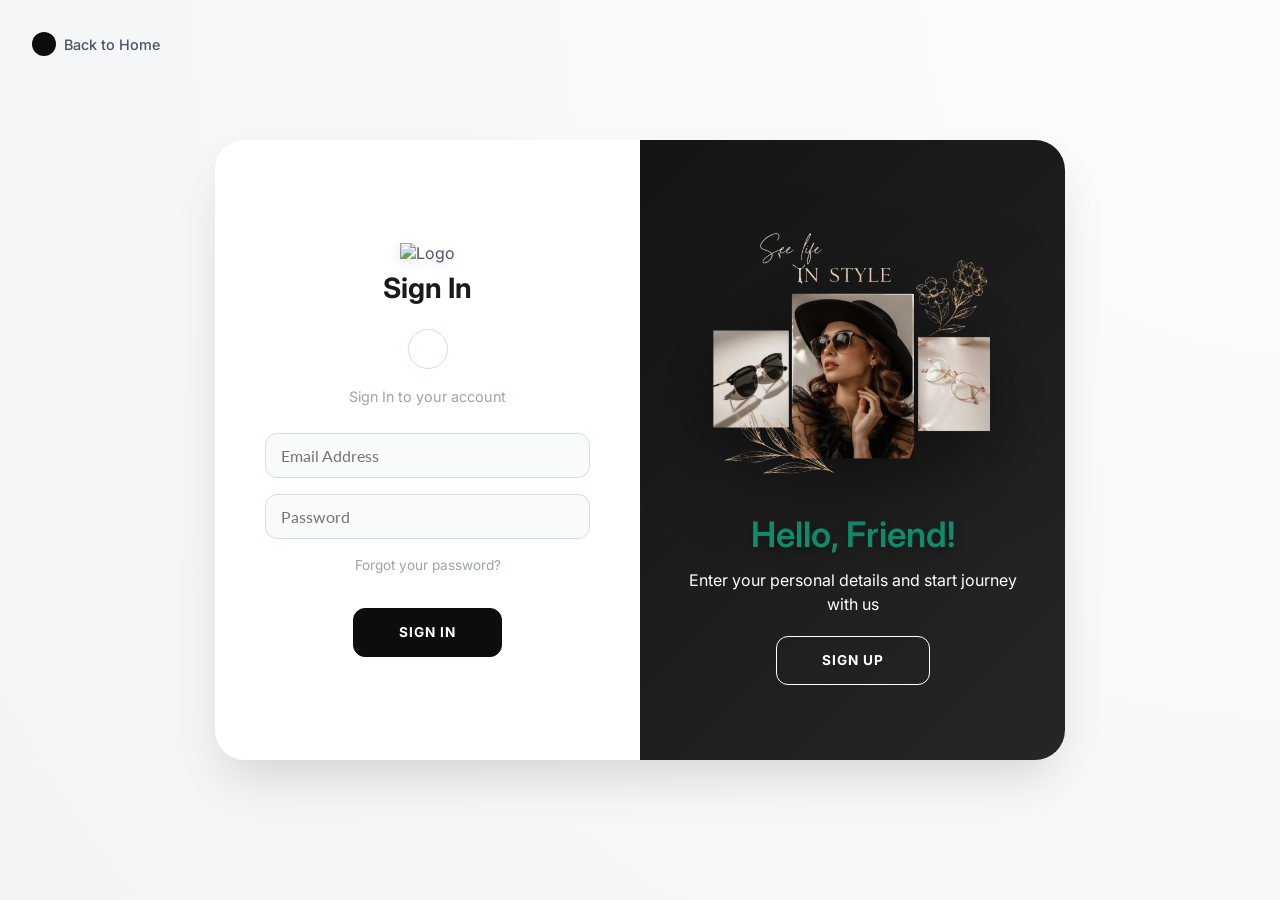
==== commit 9f2a6375: "cập nhập tính năng đăng nhập bằng google" ====
--- a/frontend/pages/auth/index.html
+++ b/frontend/pages/auth/index.html
@@ -32,8 +32,7 @@
           </div>
           <h1>Sign Up</h1>
           <div class="social-container">
-            <a href="#" class="social"><i class="fi fi-brands-facebook"></i></a>
-            <a href="#" class="social"><i class="fi fi-brands-google"></i></a>
+            <a href="#" class="social google-login-btn"><i class="fi fi-brands-google"></i></a>
           </div>
           <p>Join our eyewear community</p>
           <input type="text" placeholder="Full Name" name="name" />
@@ -55,8 +54,7 @@
           </div>
           <h1>Sign In</h1>
           <div class="social-container">
-            <a href="#" class="social"><i class="fi fi-brands-facebook"></i></a>
-            <a href="#" class="social"><i class="fi fi-brands-google"></i></a>
+            <a href="#" class="social google-login-btn"><i class="fi fi-brands-google"></i></a>
           </div>
           <p>Sign In to your account</p>
           <input type="email" placeholder="Email Address" id="email-signin" name="email" />
@@ -90,6 +88,11 @@
 
     </div>
 
+    <!--=============== FIREBASE ===============-->
+    <script src="https://www.gstatic.com/firebasejs/9.22.0/firebase-app-compat.js"></script>
+    <script src="https://www.gstatic.com/firebasejs/9.22.0/firebase-auth-compat.js"></script>
+    <script src="../../js/services/firebaseInit.js"></script>
+
     <!-- Page Logic -->
     <script src="../../js/main.js"></script>
     <script type="module" src="../../js/pages/auth.js"></script>
